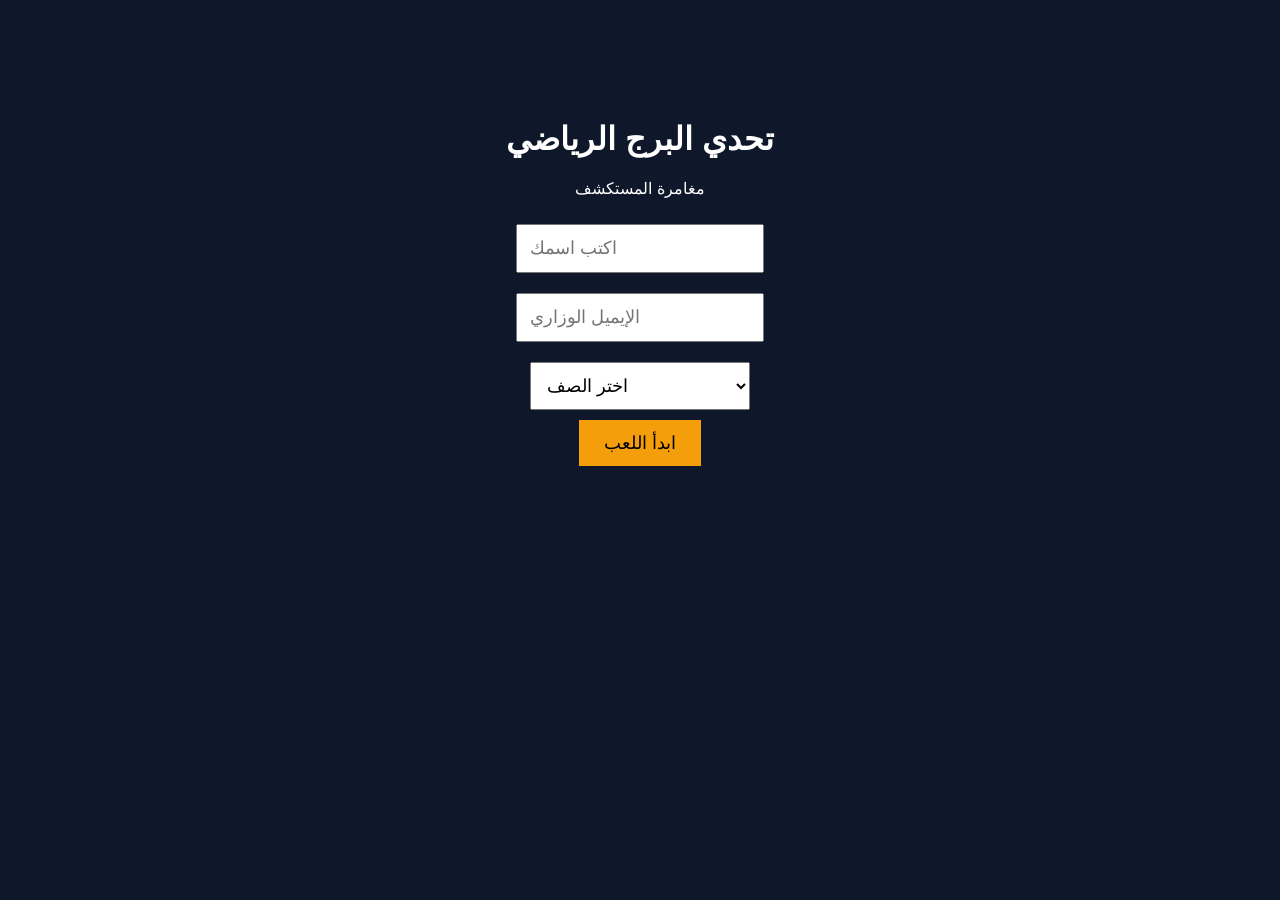
==== index.html @ 9f92e136 "Add initial HTML structure for sports challenge" ====
<!DOCTYPE html>
<html lang="ar">
<head>
<meta charset="UTF-8">
<title>تحدي البرج الرياضي</title>

<style>

body{
font-family:Arial;
text-align:center;
background:#0f172a;
color:white;
}

.container{
margin-top:120px;
}

input,select{
padding:12px;
margin:10px;
font-size:18px;
width:220px;
}

button{
padding:12px 25px;
font-size:18px;
background:#f59e0b;
border:none;
cursor:pointer;
}

button:hover{
background:#d97706;
}

</style>

</head>

<body>

<div class="container">

<h1>تحدي البرج الرياضي</h1>

<p>مغامرة المستكشف</p>

<input id="name" placeholder="اكتب اسمك">

<br>

<input id="email" placeholder="الإيميل الوزاري">

<br>

<select id="class">

<option value="">اختر الصف</option>
<option>١١/٣</option>
<option>١١/٤</option>

</select>

<br>

<button onclick="startGame()">ابدأ اللعب</button>

</div>

<script>

function startGame(){

let name=document.getElementById("name").value
let email=document.getElementById("email").value
let className=document.getElementById("class").value

if(name==""||email==""||className==""){
alert("يرجى إدخال جميع البيانات")
return
}

localStorage.setItem("playerName",name)
localStorage.setItem("playerEmail",email)
localStorage.setItem("playerClass",className)

window.location="game.html"

}

</script>

</body>
</html>
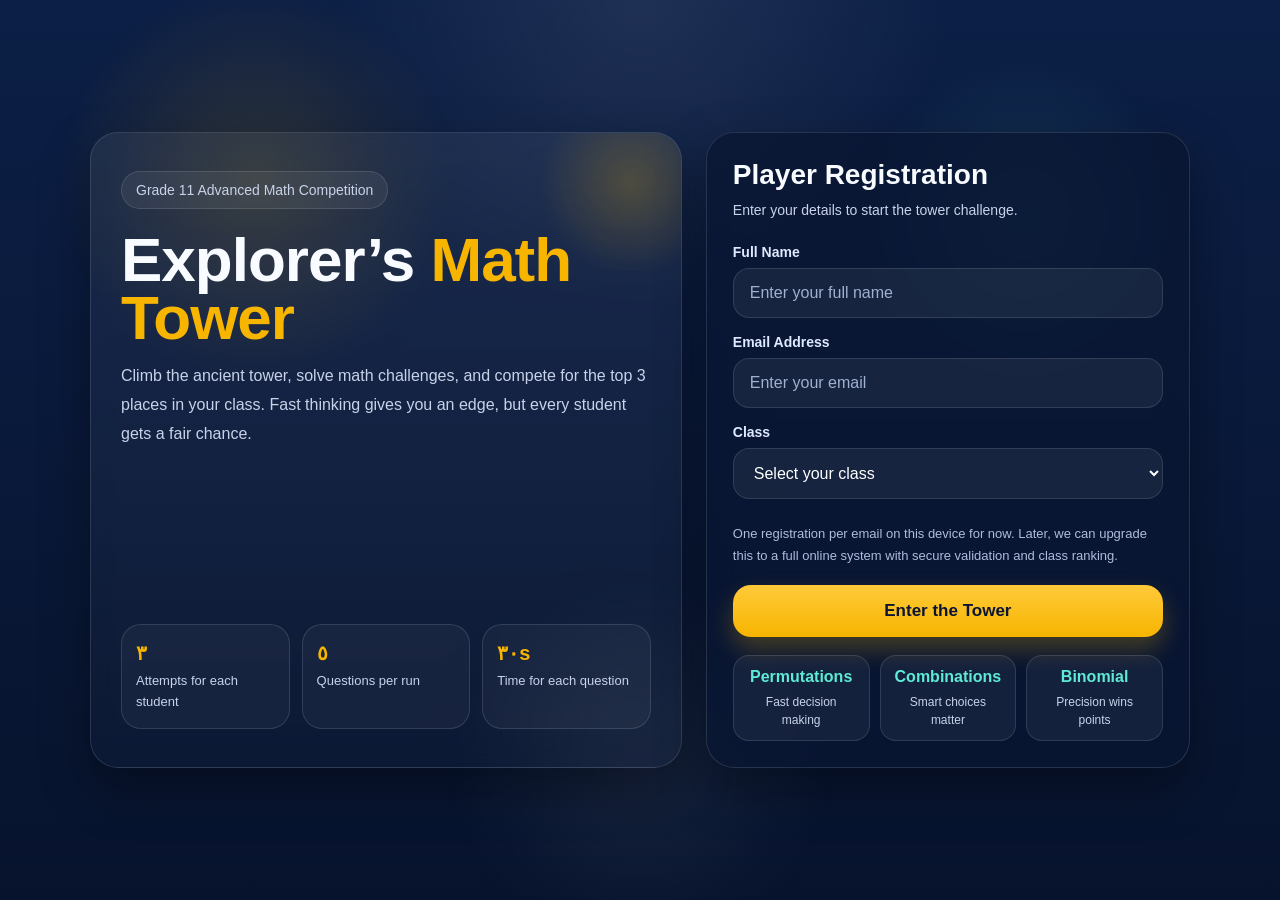
==== commit e2248544: "Change language from Arabic to English and update styles" ====
--- a/index.html
+++ b/index.html
@@ -1,97 +1,444 @@
 <!DOCTYPE html>
-<html lang="ar">
+<html lang="en">
 <head>
-<meta charset="UTF-8">
-<title>تحدي البرج الرياضي</title>
-
-<style>
-
-body{
-font-family:Arial;
-text-align:center;
-background:#0f172a;
-color:white;
-}
-
-.container{
-margin-top:120px;
-}
-
-input,select{
-padding:12px;
-margin:10px;
-font-size:18px;
-width:220px;
-}
-
-button{
-padding:12px 25px;
-font-size:18px;
-background:#f59e0b;
-border:none;
-cursor:pointer;
-}
-
-button:hover{
-background:#d97706;
-}
-
-</style>
-
+  <meta charset="UTF-8" />
+  <meta name="viewport" content="width=device-width, initial-scale=1.0" />
+  <title>Explorer's Math Tower</title>
+  <style>
+    * {
+      box-sizing: border-box;
+      margin: 0;
+      padding: 0;
+    }
+
+    :root {
+      --bg-1: #07132d;
+      --bg-2: #0c1f46;
+      --card: rgba(10, 22, 50, 0.78);
+      --stroke: rgba(255,255,255,0.12);
+      --gold: #f7b500;
+      --gold-dark: #e59d00;
+      --text: #f8fbff;
+      --muted: #c8d3ea;
+      --accent: #5eead4;
+      --danger: #ff7676;
+      --success: #7ef29a;
+      --shadow: 0 20px 50px rgba(0,0,0,0.35);
+    }
+
+    body {
+      font-family: Arial, sans-serif;
+      min-height: 100vh;
+      color: var(--text);
+      background:
+        radial-gradient(circle at top, rgba(255,255,255,0.08), transparent 28%),
+        linear-gradient(180deg, var(--bg-2), var(--bg-1));
+      overflow-x: hidden;
+      position: relative;
+    }
+
+    .bg-glow {
+      position: fixed;
+      inset: 0;
+      pointer-events: none;
+      background:
+        radial-gradient(circle at 20% 20%, rgba(247,181,0,0.15), transparent 16%),
+        radial-gradient(circle at 80% 25%, rgba(94,234,212,0.12), transparent 14%),
+        radial-gradient(circle at 50% 85%, rgba(255,255,255,0.06), transparent 20%);
+      z-index: 0;
+    }
+
+    .page {
+      min-height: 100vh;
+      display: flex;
+      align-items: center;
+      justify-content: center;
+      padding: 24px;
+      position: relative;
+      z-index: 1;
+    }
+
+    .shell {
+      width: 100%;
+      max-width: 1100px;
+      display: grid;
+      grid-template-columns: 1.1fr 0.9fr;
+      gap: 24px;
+      align-items: stretch;
+    }
+
+    .hero {
+      padding: 38px 30px;
+      border: 1px solid var(--stroke);
+      border-radius: 28px;
+      background: linear-gradient(180deg, rgba(255,255,255,0.06), rgba(255,255,255,0.02));
+      box-shadow: var(--shadow);
+      backdrop-filter: blur(10px);
+      position: relative;
+      overflow: hidden;
+      min-height: 520px;
+      display: flex;
+      flex-direction: column;
+      justify-content: space-between;
+    }
+
+    .hero::before {
+      content: "";
+      position: absolute;
+      right: -60px;
+      top: -60px;
+      width: 220px;
+      height: 220px;
+      background: radial-gradient(circle, rgba(247,181,0,0.22), transparent 60%);
+      filter: blur(4px);
+    }
+
+    .tag {
+      display: inline-flex;
+      align-items: center;
+      gap: 8px;
+      padding: 10px 14px;
+      border-radius: 999px;
+      background: rgba(255,255,255,0.06);
+      border: 1px solid var(--stroke);
+      color: var(--muted);
+      font-size: 14px;
+      width: fit-content;
+      margin-bottom: 22px;
+    }
+
+    .hero h1 {
+      font-size: clamp(34px, 6vw, 62px);
+      line-height: 0.95;
+      letter-spacing: -1px;
+      margin-bottom: 14px;
+    }
+
+    .hero h1 span {
+      color: var(--gold);
+    }
+
+    .hero p {
+      color: var(--muted);
+      max-width: 540px;
+      line-height: 1.8;
+      font-size: 16px;
+      margin-bottom: 26px;
+    }
+
+    .features {
+      display: grid;
+      grid-template-columns: repeat(3, 1fr);
+      gap: 12px;
+      margin-top: 18px;
+    }
+
+    .feature {
+      border: 1px solid var(--stroke);
+      background: rgba(255,255,255,0.04);
+      border-radius: 20px;
+      padding: 16px 14px;
+    }
+
+    .feature strong {
+      display: block;
+      font-size: 20px;
+      color: var(--gold);
+      margin-bottom: 6px;
+    }
+
+    .feature span {
+      font-size: 13px;
+      color: var(--muted);
+      line-height: 1.6;
+    }
+
+    .card {
+      border: 1px solid var(--stroke);
+      background: var(--card);
+      border-radius: 28px;
+      padding: 26px;
+      box-shadow: var(--shadow);
+      backdrop-filter: blur(14px);
+      min-height: 520px;
+      display: flex;
+      flex-direction: column;
+      justify-content: center;
+    }
+
+    .card-header {
+      margin-bottom: 22px;
+    }
+
+    .card-title {
+      font-size: 28px;
+      margin-bottom: 8px;
+      font-weight: 700;
+    }
+
+    .card-subtitle {
+      color: var(--muted);
+      line-height: 1.7;
+      font-size: 14px;
+    }
+
+    .form-group {
+      margin-bottom: 16px;
+    }
+
+    .label {
+      display: block;
+      margin-bottom: 8px;
+      color: #dfe9ff;
+      font-size: 14px;
+      font-weight: 600;
+    }
+
+    .input,
+    .select {
+      width: 100%;
+      padding: 15px 16px;
+      border-radius: 16px;
+      border: 1px solid rgba(255,255,255,0.12);
+      background: rgba(255,255,255,0.06);
+      color: white;
+      font-size: 16px;
+      outline: none;
+      transition: 0.2s ease;
+    }
+
+    .input::placeholder {
+      color: #9fb1d1;
+    }
+
+    .input:focus,
+    .select:focus {
+      border-color: rgba(247,181,0,0.7);
+      box-shadow: 0 0 0 4px rgba(247,181,0,0.12);
+    }
+
+    .select option {
+      color: #111;
+    }
+
+    .note {
+      font-size: 13px;
+      color: #aebddd;
+      line-height: 1.7;
+      margin: 8px 0 18px;
+    }
+
+    .cta {
+      width: 100%;
+      border: none;
+      border-radius: 18px;
+      padding: 16px 18px;
+      font-size: 17px;
+      font-weight: 700;
+      color: #0b1431;
+      background: linear-gradient(180deg, #ffca3a, var(--gold));
+      cursor: pointer;
+      transition: transform 0.15s ease, box-shadow 0.15s ease;
+      box-shadow: 0 12px 24px rgba(247,181,0,0.25);
+    }
+
+    .cta:hover {
+      transform: translateY(-1px);
+      background: linear-gradient(180deg, #ffd45c, var(--gold-dark));
+    }
+
+    .mini-stats {
+      display: grid;
+      grid-template-columns: repeat(3, 1fr);
+      gap: 10px;
+      margin-top: 18px;
+    }
+
+    .mini {
+      padding: 12px;
+      border-radius: 16px;
+      background: rgba(255,255,255,0.05);
+      border: 1px solid var(--stroke);
+      text-align: center;
+    }
+
+    .mini b {
+      display: block;
+      color: var(--accent);
+      margin-bottom: 6px;
+      font-size: 16px;
+    }
+
+    .mini small {
+      color: var(--muted);
+      font-size: 12px;
+    }
+
+    .message {
+      margin-top: 14px;
+      padding: 12px 14px;
+      border-radius: 14px;
+      font-size: 14px;
+      display: none;
+      line-height: 1.7;
+    }
+
+    .message.error {
+      display: block;
+      background: rgba(255, 118, 118, 0.12);
+      border: 1px solid rgba(255, 118, 118, 0.28);
+      color: #ffd0d0;
+    }
+
+    .message.success {
+      display: block;
+      background: rgba(126, 242, 154, 0.12);
+      border: 1px solid rgba(126, 242, 154, 0.28);
+      color: #d8ffe3;
+    }
+
+    @media (max-width: 900px) {
+      .shell {
+        grid-template-columns: 1fr;
+      }
+
+      .hero, .card {
+        min-height: auto;
+      }
+
+      .features {
+        grid-template-columns: 1fr;
+      }
+    }
+  </style>
 </head>
-
 <body>
-
-<div class="container">
-
-<h1>تحدي البرج الرياضي</h1>
-
-<p>مغامرة المستكشف</p>
-
-<input id="name" placeholder="اكتب اسمك">
-
-<br>
-
-<input id="email" placeholder="الإيميل الوزاري">
-
-<br>
-
-<select id="class">
-
-<option value="">اختر الصف</option>
-<option>١١/٣</option>
-<option>١١/٤</option>
-
-</select>
-
-<br>
-
-<button onclick="startGame()">ابدأ اللعب</button>
-
-</div>
-
-<script>
-
-function startGame(){
-
-let name=document.getElementById("name").value
-let email=document.getElementById("email").value
-let className=document.getElementById("class").value
-
-if(name==""||email==""||className==""){
-alert("يرجى إدخال جميع البيانات")
-return
-}
-
-localStorage.setItem("playerName",name)
-localStorage.setItem("playerEmail",email)
-localStorage.setItem("playerClass",className)
-
-window.location="game.html"
-
-}
-
-</script>
-
+  <div class="bg-glow"></div>
+
+  <main class="page">
+    <section class="shell">
+      <div class="hero">
+        <div>
+          <div class="tag">Grade 11 Advanced Math Competition</div>
+          <h1>Explorer’s <span>Math Tower</span></h1>
+          <p>
+            Climb the ancient tower, solve math challenges, and compete for the top 3 places in your class.
+            Fast thinking gives you an edge, but every student gets a fair chance.
+          </p>
+        </div>
+
+        <div class="features">
+          <div class="feature">
+            <strong>٣</strong>
+            <span>Attempts for each student</span>
+          </div>
+          <div class="feature">
+            <strong>٥</strong>
+            <span>Questions per run</span>
+          </div>
+          <div class="feature">
+            <strong>٣٠s</strong>
+            <span>Time for each question</span>
+          </div>
+        </div>
+      </div>
+
+      <div class="card">
+        <div class="card-header">
+          <div class="card-title">Player Registration</div>
+          <div class="card-subtitle">
+            Enter your details to start the tower challenge.
+          </div>
+        </div>
+
+        <div class="form-group">
+          <label class="label" for="name">Full Name</label>
+          <input class="input" id="name" type="text" placeholder="Enter your full name">
+        </div>
+
+        <div class="form-group">
+          <label class="label" for="email">Email Address</label>
+          <input class="input" id="email" type="email" placeholder="Enter your email">
+        </div>
+
+        <div class="form-group">
+          <label class="label" for="class">Class</label>
+          <select class="select" id="class">
+            <option value="">Select your class</option>
+            <option value="11/3">11/3</option>
+            <option value="11/4">11/4</option>
+          </select>
+        </div>
+
+        <div class="note">
+          One registration per email on this device for now. Later, we can upgrade this to a full online system with secure validation and class ranking.
+        </div>
+
+        <button class="cta" onclick="startGame()">Enter the Tower</button>
+
+        <div id="message" class="message"></div>
+
+        <div class="mini-stats">
+          <div class="mini">
+            <b>Permutations</b>
+            <small>Fast decision making</small>
+          </div>
+          <div class="mini">
+            <b>Combinations</b>
+            <small>Smart choices matter</small>
+          </div>
+          <div class="mini">
+            <b>Binomial</b>
+            <small>Precision wins points</small>
+          </div>
+        </div>
+      </div>
+    </section>
+  </main>
+
+  <script>
+    function showMessage(text, type) {
+      const box = document.getElementById("message");
+      box.textContent = text;
+      box.className = "message " + type;
+    }
+
+    function startGame() {
+      const name = document.getElementById("name").value.trim();
+      const email = document.getElementById("email").value.trim().toLowerCase();
+      const className = document.getElementById("class").value;
+
+      if (!name || !email || !className) {
+        showMessage("Please fill in all fields before entering the game.", "error");
+        return;
+      }
+
+      const emailPattern = /^[^\s@]+@[^\s@]+\.[^\s@]+$/;
+      if (!emailPattern.test(email)) {
+        showMessage("Please enter a valid email address.", "error");
+        return;
+      }
+
+      const registeredEmails = JSON.parse(localStorage.getItem("registeredEmails") || "[]");
+
+      if (registeredEmails.includes(email)) {
+        showMessage("This email has already been used on this device.", "error");
+        return;
+      }
+
+      registeredEmails.push(email);
+      localStorage.setItem("registeredEmails", JSON.stringify(registeredEmails));
+
+      localStorage.setItem("playerName", name);
+      localStorage.setItem("playerEmail", email);
+      localStorage.setItem("playerClass", className);
+
+      showMessage("Registration completed. Moving to the game...", "success");
+
+      setTimeout(() => {
+        window.location.href = "game.html";
+      }, 800);
+    }
+  </script>
 </body>
 </html>
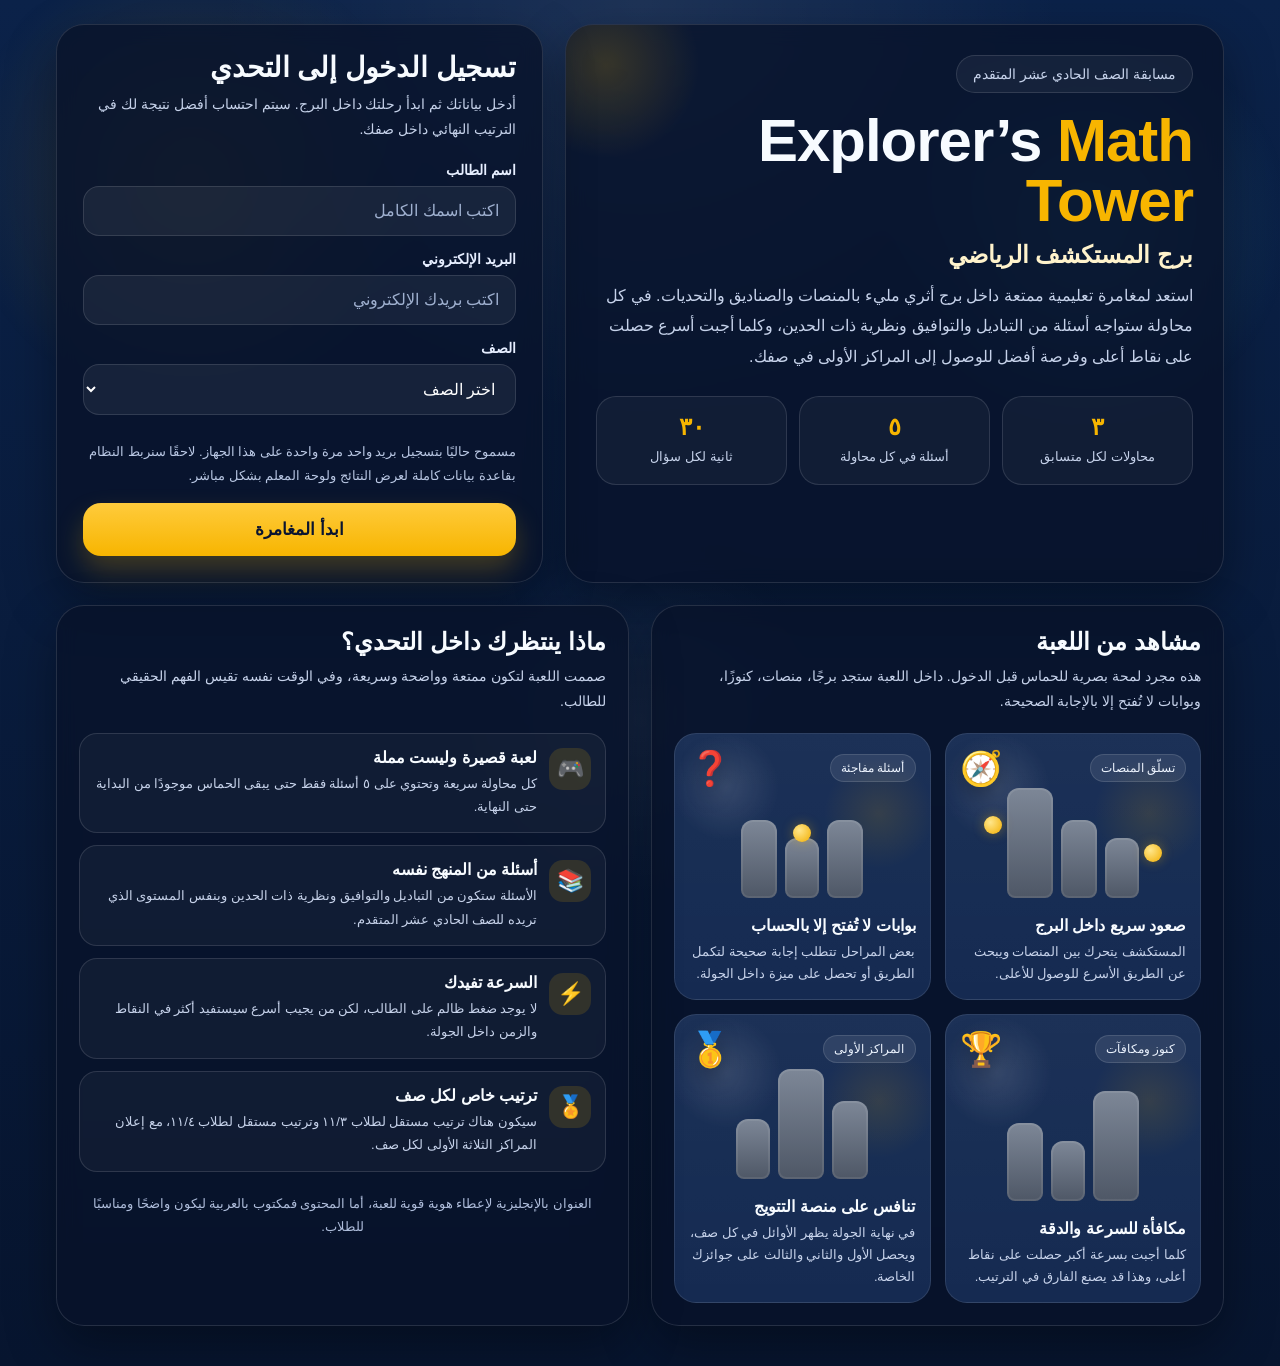
==== commit 952276b9: "Change language to Arabic and adjust styles Updated HTML structure and styles for Arabic language su" ====
--- a/index.html
+++ b/index.html
@@ -1,428 +1,683 @@
 <!DOCTYPE html>
-<html lang="en">
+<html lang="ar" dir="rtl">
 <head>
   <meta charset="UTF-8" />
   <meta name="viewport" content="width=device-width, initial-scale=1.0" />
   <title>Explorer's Math Tower</title>
   <style>
-    * {
-      box-sizing: border-box;
-      margin: 0;
-      padding: 0;
-    }
-
-    :root {
-      --bg-1: #07132d;
-      --bg-2: #0c1f46;
-      --card: rgba(10, 22, 50, 0.78);
-      --stroke: rgba(255,255,255,0.12);
-      --gold: #f7b500;
-      --gold-dark: #e59d00;
-      --text: #f8fbff;
-      --muted: #c8d3ea;
-      --accent: #5eead4;
-      --danger: #ff7676;
-      --success: #7ef29a;
-      --shadow: 0 20px 50px rgba(0,0,0,0.35);
-    }
-
-    body {
+    *{
+      box-sizing:border-box;
+      margin:0;
+      padding:0;
+    }
+
+    :root{
+      --bg1:#07152f;
+      --bg2:#0b2249;
+      --card:rgba(8,18,42,.78);
+      --stroke:rgba(255,255,255,.12);
+      --gold:#f7b500;
+      --gold2:#ffcb3c;
+      --text:#f7fbff;
+      --muted:#c6d2ea;
+      --cyan:#69e4ff;
+      --green:#7ef29a;
+      --danger:#ff8b8b;
+      --shadow:0 20px 50px rgba(0,0,0,.35);
+    }
+
+    body{
       font-family: Arial, sans-serif;
-      min-height: 100vh;
-      color: var(--text);
+      min-height:100vh;
+      color:var(--text);
       background:
-        radial-gradient(circle at top, rgba(255,255,255,0.08), transparent 28%),
-        linear-gradient(180deg, var(--bg-2), var(--bg-1));
-      overflow-x: hidden;
-      position: relative;
-    }
-
-    .bg-glow {
-      position: fixed;
-      inset: 0;
-      pointer-events: none;
+        radial-gradient(circle at top, rgba(255,255,255,.08), transparent 28%),
+        linear-gradient(180deg,var(--bg2),var(--bg1));
+      overflow-x:hidden;
+      position:relative;
+    }
+
+    .bg{
+      position:fixed;
+      inset:0;
+      pointer-events:none;
       background:
-        radial-gradient(circle at 20% 20%, rgba(247,181,0,0.15), transparent 16%),
-        radial-gradient(circle at 80% 25%, rgba(94,234,212,0.12), transparent 14%),
-        radial-gradient(circle at 50% 85%, rgba(255,255,255,0.06), transparent 20%);
-      z-index: 0;
-    }
-
-    .page {
-      min-height: 100vh;
-      display: flex;
-      align-items: center;
-      justify-content: center;
-      padding: 24px;
-      position: relative;
-      z-index: 1;
-    }
-
-    .shell {
-      width: 100%;
-      max-width: 1100px;
-      display: grid;
-      grid-template-columns: 1.1fr 0.9fr;
-      gap: 24px;
-      align-items: stretch;
-    }
-
-    .hero {
-      padding: 38px 30px;
-      border: 1px solid var(--stroke);
-      border-radius: 28px;
-      background: linear-gradient(180deg, rgba(255,255,255,0.06), rgba(255,255,255,0.02));
-      box-shadow: var(--shadow);
-      backdrop-filter: blur(10px);
-      position: relative;
-      overflow: hidden;
-      min-height: 520px;
-      display: flex;
-      flex-direction: column;
-      justify-content: space-between;
-    }
-
-    .hero::before {
-      content: "";
-      position: absolute;
-      right: -60px;
-      top: -60px;
-      width: 220px;
-      height: 220px;
-      background: radial-gradient(circle, rgba(247,181,0,0.22), transparent 60%);
-      filter: blur(4px);
-    }
-
-    .tag {
-      display: inline-flex;
-      align-items: center;
-      gap: 8px;
-      padding: 10px 14px;
-      border-radius: 999px;
-      background: rgba(255,255,255,0.06);
-      border: 1px solid var(--stroke);
-      color: var(--muted);
-      font-size: 14px;
-      width: fit-content;
-      margin-bottom: 22px;
-    }
-
-    .hero h1 {
-      font-size: clamp(34px, 6vw, 62px);
-      line-height: 0.95;
-      letter-spacing: -1px;
-      margin-bottom: 14px;
-    }
-
-    .hero h1 span {
-      color: var(--gold);
-    }
-
-    .hero p {
-      color: var(--muted);
-      max-width: 540px;
-      line-height: 1.8;
-      font-size: 16px;
-      margin-bottom: 26px;
-    }
-
-    .features {
-      display: grid;
-      grid-template-columns: repeat(3, 1fr);
-      gap: 12px;
-      margin-top: 18px;
-    }
-
-    .feature {
-      border: 1px solid var(--stroke);
-      background: rgba(255,255,255,0.04);
-      border-radius: 20px;
-      padding: 16px 14px;
-    }
-
-    .feature strong {
-      display: block;
-      font-size: 20px;
-      color: var(--gold);
-      margin-bottom: 6px;
-    }
-
-    .feature span {
-      font-size: 13px;
-      color: var(--muted);
-      line-height: 1.6;
-    }
-
-    .card {
-      border: 1px solid var(--stroke);
-      background: var(--card);
-      border-radius: 28px;
-      padding: 26px;
-      box-shadow: var(--shadow);
-      backdrop-filter: blur(14px);
-      min-height: 520px;
-      display: flex;
-      flex-direction: column;
-      justify-content: center;
-    }
-
-    .card-header {
-      margin-bottom: 22px;
-    }
-
-    .card-title {
-      font-size: 28px;
-      margin-bottom: 8px;
-      font-weight: 700;
-    }
-
-    .card-subtitle {
-      color: var(--muted);
-      line-height: 1.7;
-      font-size: 14px;
-    }
-
-    .form-group {
-      margin-bottom: 16px;
-    }
-
-    .label {
-      display: block;
-      margin-bottom: 8px;
-      color: #dfe9ff;
-      font-size: 14px;
-      font-weight: 600;
-    }
-
-    .input,
-    .select {
-      width: 100%;
-      padding: 15px 16px;
-      border-radius: 16px;
-      border: 1px solid rgba(255,255,255,0.12);
-      background: rgba(255,255,255,0.06);
-      color: white;
-      font-size: 16px;
-      outline: none;
-      transition: 0.2s ease;
-    }
-
-    .input::placeholder {
-      color: #9fb1d1;
-    }
-
-    .input:focus,
-    .select:focus {
-      border-color: rgba(247,181,0,0.7);
-      box-shadow: 0 0 0 4px rgba(247,181,0,0.12);
-    }
-
-    .select option {
-      color: #111;
-    }
-
-    .note {
-      font-size: 13px;
-      color: #aebddd;
-      line-height: 1.7;
-      margin: 8px 0 18px;
-    }
-
-    .cta {
-      width: 100%;
-      border: none;
-      border-radius: 18px;
-      padding: 16px 18px;
-      font-size: 17px;
-      font-weight: 700;
-      color: #0b1431;
-      background: linear-gradient(180deg, #ffca3a, var(--gold));
-      cursor: pointer;
-      transition: transform 0.15s ease, box-shadow 0.15s ease;
-      box-shadow: 0 12px 24px rgba(247,181,0,0.25);
-    }
-
-    .cta:hover {
-      transform: translateY(-1px);
-      background: linear-gradient(180deg, #ffd45c, var(--gold-dark));
-    }
-
-    .mini-stats {
-      display: grid;
-      grid-template-columns: repeat(3, 1fr);
-      gap: 10px;
-      margin-top: 18px;
-    }
-
-    .mini {
-      padding: 12px;
-      border-radius: 16px;
-      background: rgba(255,255,255,0.05);
-      border: 1px solid var(--stroke);
-      text-align: center;
-    }
-
-    .mini b {
-      display: block;
-      color: var(--accent);
-      margin-bottom: 6px;
-      font-size: 16px;
-    }
-
-    .mini small {
-      color: var(--muted);
-      font-size: 12px;
-    }
-
-    .message {
-      margin-top: 14px;
-      padding: 12px 14px;
-      border-radius: 14px;
-      font-size: 14px;
-      display: none;
-      line-height: 1.7;
-    }
-
-    .message.error {
-      display: block;
-      background: rgba(255, 118, 118, 0.12);
-      border: 1px solid rgba(255, 118, 118, 0.28);
-      color: #ffd0d0;
-    }
-
-    .message.success {
-      display: block;
-      background: rgba(126, 242, 154, 0.12);
-      border: 1px solid rgba(126, 242, 154, 0.28);
-      color: #d8ffe3;
-    }
-
-    @media (max-width: 900px) {
-      .shell {
-        grid-template-columns: 1fr;
-      }
-
-      .hero, .card {
-        min-height: auto;
-      }
-
-      .features {
-        grid-template-columns: 1fr;
+        radial-gradient(circle at 15% 20%, rgba(247,181,0,.14), transparent 18%),
+        radial-gradient(circle at 85% 25%, rgba(105,228,255,.14), transparent 16%),
+        radial-gradient(circle at 50% 80%, rgba(255,255,255,.05), transparent 20%);
+      z-index:0;
+    }
+
+    .page{
+      position:relative;
+      z-index:1;
+      width:100%;
+      max-width:1200px;
+      margin:auto;
+      padding:24px 16px 40px;
+    }
+
+    .hero{
+      display:grid;
+      grid-template-columns:1.15fr .85fr;
+      gap:22px;
+      align-items:stretch;
+    }
+
+    .hero-left,
+    .hero-right,
+    .gallery,
+    .info-box{
+      border:1px solid var(--stroke);
+      background:var(--card);
+      backdrop-filter:blur(10px);
+      box-shadow:var(--shadow);
+      border-radius:28px;
+    }
+
+    .hero-left{
+      padding:30px;
+      position:relative;
+      overflow:hidden;
+    }
+
+    .hero-left::before{
+      content:"";
+      position:absolute;
+      left:-70px;
+      top:-70px;
+      width:220px;
+      height:220px;
+      background:radial-gradient(circle, rgba(247,181,0,.18), transparent 60%);
+      border-radius:50%;
+    }
+
+    .tag{
+      display:inline-block;
+      padding:10px 16px;
+      border:1px solid var(--stroke);
+      background:rgba(255,255,255,.05);
+      border-radius:999px;
+      color:var(--muted);
+      font-size:14px;
+      margin-bottom:18px;
+    }
+
+    .title-en{
+      font-size:clamp(32px, 6vw, 60px);
+      line-height:1;
+      font-weight:800;
+      letter-spacing:-1px;
+      margin-bottom:10px;
+    }
+
+    .title-en span{
+      color:var(--gold);
+    }
+
+    .title-ar{
+      font-size:24px;
+      color:#fff3cc;
+      margin-bottom:12px;
+      font-weight:700;
+    }
+
+    .desc{
+      color:var(--muted);
+      line-height:1.9;
+      font-size:16px;
+      margin-bottom:24px;
+      max-width:620px;
+    }
+
+    .stats{
+      display:grid;
+      grid-template-columns:repeat(3,1fr);
+      gap:12px;
+    }
+
+    .stat{
+      padding:16px 14px;
+      border-radius:20px;
+      border:1px solid var(--stroke);
+      background:rgba(255,255,255,.04);
+      text-align:center;
+    }
+
+    .stat strong{
+      display:block;
+      font-size:24px;
+      color:var(--gold);
+      margin-bottom:6px;
+    }
+
+    .stat span{
+      color:var(--muted);
+      font-size:13px;
+      line-height:1.6;
+    }
+
+    .hero-right{
+      padding:26px;
+      display:flex;
+      flex-direction:column;
+      justify-content:center;
+    }
+
+    .card-title{
+      font-size:28px;
+      margin-bottom:8px;
+      font-weight:800;
+    }
+
+    .card-sub{
+      color:var(--muted);
+      line-height:1.8;
+      font-size:14px;
+      margin-bottom:20px;
+    }
+
+    .form-group{
+      margin-bottom:15px;
+    }
+
+    .label{
+      display:block;
+      margin-bottom:8px;
+      font-size:14px;
+      font-weight:700;
+      color:#e6eeff;
+    }
+
+    .input,.select{
+      width:100%;
+      border:none;
+      outline:none;
+      border-radius:16px;
+      padding:15px 16px;
+      font-size:16px;
+      color:white;
+      background:rgba(255,255,255,.06);
+      border:1px solid rgba(255,255,255,.12);
+    }
+
+    .input::placeholder{
+      color:#9fb0cf;
+    }
+
+    .input:focus,.select:focus{
+      border-color:rgba(247,181,0,.75);
+      box-shadow:0 0 0 4px rgba(247,181,0,.12);
+    }
+
+    .select option{
+      color:#111;
+    }
+
+    .note{
+      color:#b9c7e3;
+      font-size:13px;
+      line-height:1.8;
+      margin:10px 0 16px;
+    }
+
+    .cta{
+      width:100%;
+      border:none;
+      border-radius:18px;
+      padding:16px;
+      font-size:17px;
+      font-weight:800;
+      cursor:pointer;
+      color:#0a1430;
+      background:linear-gradient(180deg,var(--gold2),var(--gold));
+      box-shadow:0 14px 28px rgba(247,181,0,.24);
+    }
+
+    .cta:hover{
+      filter:brightness(1.05);
+    }
+
+    .message{
+      display:none;
+      margin-top:14px;
+      padding:12px 14px;
+      border-radius:14px;
+      font-size:14px;
+      line-height:1.8;
+    }
+
+    .message.error{
+      display:block;
+      background:rgba(255,139,139,.12);
+      color:#ffd4d4;
+      border:1px solid rgba(255,139,139,.28);
+    }
+
+    .message.success{
+      display:block;
+      background:rgba(126,242,154,.12);
+      color:#dfffe8;
+      border:1px solid rgba(126,242,154,.28);
+    }
+
+    .sections{
+      margin-top:22px;
+      display:grid;
+      grid-template-columns:1fr 1fr;
+      gap:22px;
+    }
+
+    .gallery{
+      padding:22px;
+    }
+
+    .section-title{
+      font-size:24px;
+      margin-bottom:8px;
+      font-weight:800;
+    }
+
+    .section-sub{
+      color:var(--muted);
+      line-height:1.8;
+      margin-bottom:18px;
+      font-size:14px;
+    }
+
+    .shots{
+      display:grid;
+      grid-template-columns:repeat(2,1fr);
+      gap:14px;
+    }
+
+    .shot{
+      min-height:180px;
+      border-radius:22px;
+      position:relative;
+      overflow:hidden;
+      border:1px solid rgba(255,255,255,.1);
+      background:
+        linear-gradient(180deg, rgba(255,255,255,.05), rgba(255,255,255,.02)),
+        #10264e;
+      padding:14px;
+      display:flex;
+      flex-direction:column;
+      justify-content:space-between;
+    }
+
+    .shot::before{
+      content:"";
+      position:absolute;
+      inset:0;
+      background:
+        radial-gradient(circle at 20% 20%, rgba(255,255,255,.12), transparent 18%),
+        radial-gradient(circle at 80% 30%, rgba(247,181,0,.12), transparent 20%);
+      pointer-events:none;
+    }
+
+    .shot-top{
+      display:flex;
+      justify-content:space-between;
+      align-items:center;
+      position:relative;
+      z-index:1;
+    }
+
+    .badge{
+      display:inline-block;
+      padding:6px 10px;
+      border-radius:999px;
+      font-size:12px;
+      background:rgba(255,255,255,.09);
+      border:1px solid rgba(255,255,255,.12);
+      color:#eef5ff;
+    }
+
+    .emoji{
+      font-size:34px;
+      filter:drop-shadow(0 8px 10px rgba(0,0,0,.25));
+    }
+
+    .scene{
+      flex:1;
+      position:relative;
+      z-index:1;
+      display:flex;
+      align-items:flex-end;
+      justify-content:center;
+      gap:8px;
+      padding-bottom:8px;
+    }
+
+    .tower{
+      width:42px;
+      height:95px;
+      border-radius:12px 12px 8px 8px;
+      background:linear-gradient(180deg,#7d8797,#4e5766);
+      box-shadow:inset 0 0 0 2px rgba(255,255,255,.08);
+    }
+
+    .tower.small{ height:60px; width:34px; }
+    .tower.medium{ height:78px; width:36px; }
+    .tower.tall{ height:110px; width:46px; }
+
+    .coin{
+      width:18px;
+      height:18px;
+      background:radial-gradient(circle at 35% 35%, #ffe68b, #f2ae00);
+      border-radius:50%;
+      box-shadow:0 0 12px rgba(247,181,0,.35);
+      position:absolute;
+    }
+
+    .coin.c1{ top:28px; left:24px; }
+    .coin.c2{ top:56px; right:24px; }
+    .coin.c3{ bottom:64px; left:50%; transform:translateX(-50%); }
+
+    .shot h4{
+      position:relative;
+      z-index:1;
+      font-size:16px;
+      margin-top:10px;
+      margin-bottom:6px;
+    }
+
+    .shot p{
+      position:relative;
+      z-index:1;
+      color:var(--muted);
+      font-size:13px;
+      line-height:1.7;
+    }
+
+    .info-box{
+      padding:22px;
+    }
+
+    .game-list{
+      display:grid;
+      gap:12px;
+      margin-top:8px;
+    }
+
+    .game-item{
+      display:flex;
+      align-items:flex-start;
+      gap:12px;
+      padding:14px;
+      border-radius:18px;
+      border:1px solid var(--stroke);
+      background:rgba(255,255,255,.04);
+    }
+
+    .game-icon{
+      min-width:42px;
+      height:42px;
+      border-radius:14px;
+      display:flex;
+      align-items:center;
+      justify-content:center;
+      background:rgba(247,181,0,.14);
+      font-size:22px;
+    }
+
+    .game-item h5{
+      font-size:16px;
+      margin-bottom:5px;
+    }
+
+    .game-item p{
+      color:var(--muted);
+      font-size:13px;
+      line-height:1.8;
+    }
+
+    .footer-note{
+      margin-top:20px;
+      text-align:center;
+      color:#aebddb;
+      font-size:13px;
+      line-height:1.8;
+    }
+
+    @media (max-width: 980px){
+      .hero,
+      .sections{
+        grid-template-columns:1fr;
+      }
+    }
+
+    @media (max-width: 640px){
+      .stats,
+      .shots{
+        grid-template-columns:1fr;
+      }
+
+      .hero-left,
+      .hero-right,
+      .gallery,
+      .info-box{
+        border-radius:22px;
+      }
+
+      .page{
+        padding:16px 12px 30px;
+      }
+
+      .title-ar{
+        font-size:20px;
       }
     }
   </style>
 </head>
 <body>
-  <div class="bg-glow"></div>
-
-  <main class="page">
-    <section class="shell">
-      <div class="hero">
-        <div>
-          <div class="tag">Grade 11 Advanced Math Competition</div>
-          <h1>Explorer’s <span>Math Tower</span></h1>
-          <p>
-            Climb the ancient tower, solve math challenges, and compete for the top 3 places in your class.
-            Fast thinking gives you an edge, but every student gets a fair chance.
-          </p>
-        </div>
-
-        <div class="features">
-          <div class="feature">
+  <div class="bg"></div>
+
+  <div class="page">
+    <section class="hero">
+      <div class="hero-left">
+        <div class="tag">مسابقة الصف الحادي عشر المتقدم</div>
+        <h1 class="title-en">Explorer’s <span>Math Tower</span></h1>
+        <div class="title-ar">برج المستكشف الرياضي</div>
+        <p class="desc">
+          استعد لمغامرة تعليمية ممتعة داخل برج أثري مليء بالمنصات والصناديق والتحديات.
+          في كل محاولة ستواجه أسئلة من التباديل والتوافيق ونظرية ذات الحدين، وكلما أجبت أسرع حصلت على نقاط أعلى وفرصة أفضل للوصول إلى المراكز الأولى في صفك.
+        </p>
+
+        <div class="stats">
+          <div class="stat">
             <strong>٣</strong>
-            <span>Attempts for each student</span>
-          </div>
-          <div class="feature">
+            <span>محاولات لكل متسابق</span>
+          </div>
+          <div class="stat">
             <strong>٥</strong>
-            <span>Questions per run</span>
-          </div>
-          <div class="feature">
-            <strong>٣٠s</strong>
-            <span>Time for each question</span>
+            <span>أسئلة في كل محاولة</span>
+          </div>
+          <div class="stat">
+            <strong>٣٠</strong>
+            <span>ثانية لكل سؤال</span>
           </div>
         </div>
       </div>
 
-      <div class="card">
-        <div class="card-header">
-          <div class="card-title">Player Registration</div>
-          <div class="card-subtitle">
-            Enter your details to start the tower challenge.
-          </div>
+      <div class="hero-right">
+        <div class="card-title">تسجيل الدخول إلى التحدي</div>
+        <div class="card-sub">
+          أدخل بياناتك ثم ابدأ رحلتك داخل البرج. سيتم احتساب أفضل نتيجة لك في الترتيب النهائي داخل صفك.
         </div>
 
         <div class="form-group">
-          <label class="label" for="name">Full Name</label>
-          <input class="input" id="name" type="text" placeholder="Enter your full name">
+          <label class="label" for="name">اسم الطالب</label>
+          <input class="input" id="name" type="text" placeholder="اكتب اسمك الكامل">
         </div>
 
         <div class="form-group">
-          <label class="label" for="email">Email Address</label>
-          <input class="input" id="email" type="email" placeholder="Enter your email">
+          <label class="label" for="email">البريد الإلكتروني</label>
+          <input class="input" id="email" type="email" placeholder="اكتب بريدك الإلكتروني">
         </div>
 
         <div class="form-group">
-          <label class="label" for="class">Class</label>
+          <label class="label" for="class">الصف</label>
           <select class="select" id="class">
-            <option value="">Select your class</option>
-            <option value="11/3">11/3</option>
-            <option value="11/4">11/4</option>
+            <option value="">اختر الصف</option>
+            <option value="11/3">١١/٣</option>
+            <option value="11/4">١١/٤</option>
           </select>
         </div>
 
         <div class="note">
-          One registration per email on this device for now. Later, we can upgrade this to a full online system with secure validation and class ranking.
-        </div>
-
-        <button class="cta" onclick="startGame()">Enter the Tower</button>
-
+          مسموح حاليًا بتسجيل بريد واحد مرة واحدة على هذا الجهاز. لاحقًا سنربط النظام بقاعدة بيانات كاملة لعرض النتائج ولوحة المعلم بشكل مباشر.
+        </div>
+
+        <button class="cta" onclick="startGame()">ابدأ المغامرة</button>
         <div id="message" class="message"></div>
-
-        <div class="mini-stats">
-          <div class="mini">
-            <b>Permutations</b>
-            <small>Fast decision making</small>
-          </div>
-          <div class="mini">
-            <b>Combinations</b>
-            <small>Smart choices matter</small>
-          </div>
-          <div class="mini">
-            <b>Binomial</b>
-            <small>Precision wins points</small>
-          </div>
-        </div>
       </div>
     </section>
-  </main>
+
+    <section class="sections">
+      <div class="gallery">
+        <div class="section-title">مشاهد من اللعبة</div>
+        <div class="section-sub">
+          هذه مجرد لمحة بصرية للحماس قبل الدخول. داخل اللعبة ستجد برجًا، منصات، كنوزًا، وبوابات لا تُفتح إلا بالإجابة الصحيحة.
+        </div>
+
+        <div class="shots">
+          <div class="shot">
+            <div class="shot-top">
+              <span class="badge">تسلّق المنصات</span>
+              <span class="emoji">🧭</span>
+            </div>
+            <div class="scene">
+              <div class="tower small"></div>
+              <div class="tower medium"></div>
+              <div class="tower tall"></div>
+              <div class="coin c1"></div>
+              <div class="coin c2"></div>
+            </div>
+            <h4>صعود سريع داخل البرج</h4>
+            <p>المستكشف يتحرك بين المنصات ويبحث عن الطريق الأسرع للوصول للأعلى.</p>
+          </div>
+
+          <div class="shot">
+            <div class="shot-top">
+              <span class="badge">أسئلة مفاجئة</span>
+              <span class="emoji">❓</span>
+            </div>
+            <div class="scene">
+              <div class="tower medium"></div>
+              <div class="tower small"></div>
+              <div class="tower medium"></div>
+              <div class="coin c3"></div>
+            </div>
+            <h4>بوابات لا تُفتح إلا بالحساب</h4>
+            <p>بعض المراحل تتطلب إجابة صحيحة لتكمل الطريق أو تحصل على ميزة داخل الجولة.</p>
+          </div>
+
+          <div class="shot">
+            <div class="shot-top">
+              <span class="badge">كنوز ومكافآت</span>
+              <span class="emoji">🏆</span>
+            </div>
+            <div class="scene">
+              <div class="tower tall"></div>
+              <div class="tower small"></div>
+              <div class="tower medium"></div>
+            </div>
+            <h4>مكافأة للسرعة والدقة</h4>
+            <p>كلما أجبت بسرعة أكبر حصلت على نقاط أعلى، وهذا قد يصنع الفارق في الترتيب.</p>
+          </div>
+
+          <div class="shot">
+            <div class="shot-top">
+              <span class="badge">المراكز الأولى</span>
+              <span class="emoji">🥇</span>
+            </div>
+            <div class="scene">
+              <div class="tower medium"></div>
+              <div class="tower tall"></div>
+              <div class="tower small"></div>
+            </div>
+            <h4>تنافس على منصة التتويج</h4>
+            <p>في نهاية الجولة يظهر الأوائل في كل صف، ويحصل الأول والثاني والثالث على جوائزك الخاصة.</p>
+          </div>
+        </div>
+      </div>
+
+      <div class="info-box">
+        <div class="section-title">ماذا ينتظرك داخل التحدي؟</div>
+        <div class="section-sub">
+          صممت اللعبة لتكون ممتعة وواضحة وسريعة، وفي الوقت نفسه تقيس الفهم الحقيقي للطالب.
+        </div>
+
+        <div class="game-list">
+          <div class="game-item">
+            <div class="game-icon">🎮</div>
+            <div>
+              <h5>لعبة قصيرة وليست مملة</h5>
+              <p>كل محاولة سريعة وتحتوي على ٥ أسئلة فقط حتى يبقى الحماس موجودًا من البداية حتى النهاية.</p>
+            </div>
+          </div>
+
+          <div class="game-item">
+            <div class="game-icon">📚</div>
+            <div>
+              <h5>أسئلة من المنهج نفسه</h5>
+              <p>الأسئلة ستكون من التباديل والتوافيق ونظرية ذات الحدين وبنفس المستوى الذي تريده للصف الحادي عشر المتقدم.</p>
+            </div>
+          </div>
+
+          <div class="game-item">
+            <div class="game-icon">⚡</div>
+            <div>
+              <h5>السرعة تفيدك</h5>
+              <p>لا يوجد ضغط ظالم على الطالب، لكن من يجيب أسرع سيستفيد أكثر في النقاط والزمن داخل الجولة.</p>
+            </div>
+          </div>
+
+          <div class="game-item">
+            <div class="game-icon">🏅</div>
+            <div>
+              <h5>ترتيب خاص لكل صف</h5>
+              <p>سيكون هناك ترتيب مستقل لطلاب ١١/٣ وترتيب مستقل لطلاب ١١/٤، مع إعلان المراكز الثلاثة الأولى لكل صف.</p>
+            </div>
+          </div>
+        </div>
+
+        <div class="footer-note">
+          العنوان بالإنجليزية لإعطاء هوية قوية للعبة، أما المحتوى فمكتوب بالعربية ليكون واضحًا ومناسبًا للطلاب.
+        </div>
+      </div>
+    </section>
+  </div>
 
   <script>
-    function showMessage(text, type) {
+    function showMessage(text, type){
       const box = document.getElementById("message");
       box.textContent = text;
       box.className = "message " + type;
     }
 
-    function startGame() {
+    function startGame(){
       const name = document.getElementById("name").value.trim();
       const email = document.getElementById("email").value.trim().toLowerCase();
       const className = document.getElementById("class").value;
 
-      if (!name || !email || !className) {
-        showMessage("Please fill in all fields before entering the game.", "error");
+      if(!name || !email || !className){
+        showMessage("يرجى إدخال جميع البيانات قبل بدء اللعبة.", "error");
         return;
       }
 
       const emailPattern = /^[^\s@]+@[^\s@]+\.[^\s@]+$/;
-      if (!emailPattern.test(email)) {
-        showMessage("Please enter a valid email address.", "error");
+      if(!emailPattern.test(email)){
+        showMessage("يرجى إدخال بريد إلكتروني صحيح.", "error");
         return;
       }
 
       const registeredEmails = JSON.parse(localStorage.getItem("registeredEmails") || "[]");
 
-      if (registeredEmails.includes(email)) {
-        showMessage("This email has already been used on this device.", "error");
+      if(registeredEmails.includes(email)){
+        showMessage("هذا البريد تم استخدامه من قبل على هذا الجهاز.", "error");
         return;
       }
 
@@ -433,11 +688,11 @@
       localStorage.setItem("playerEmail", email);
       localStorage.setItem("playerClass", className);
 
-      showMessage("Registration completed. Moving to the game...", "success");
+      showMessage("تم التسجيل بنجاح. جاري الانتقال إلى اللعبة...", "success");
 
       setTimeout(() => {
         window.location.href = "game.html";
-      }, 800);
+      }, 900);
     }
   </script>
 </body>
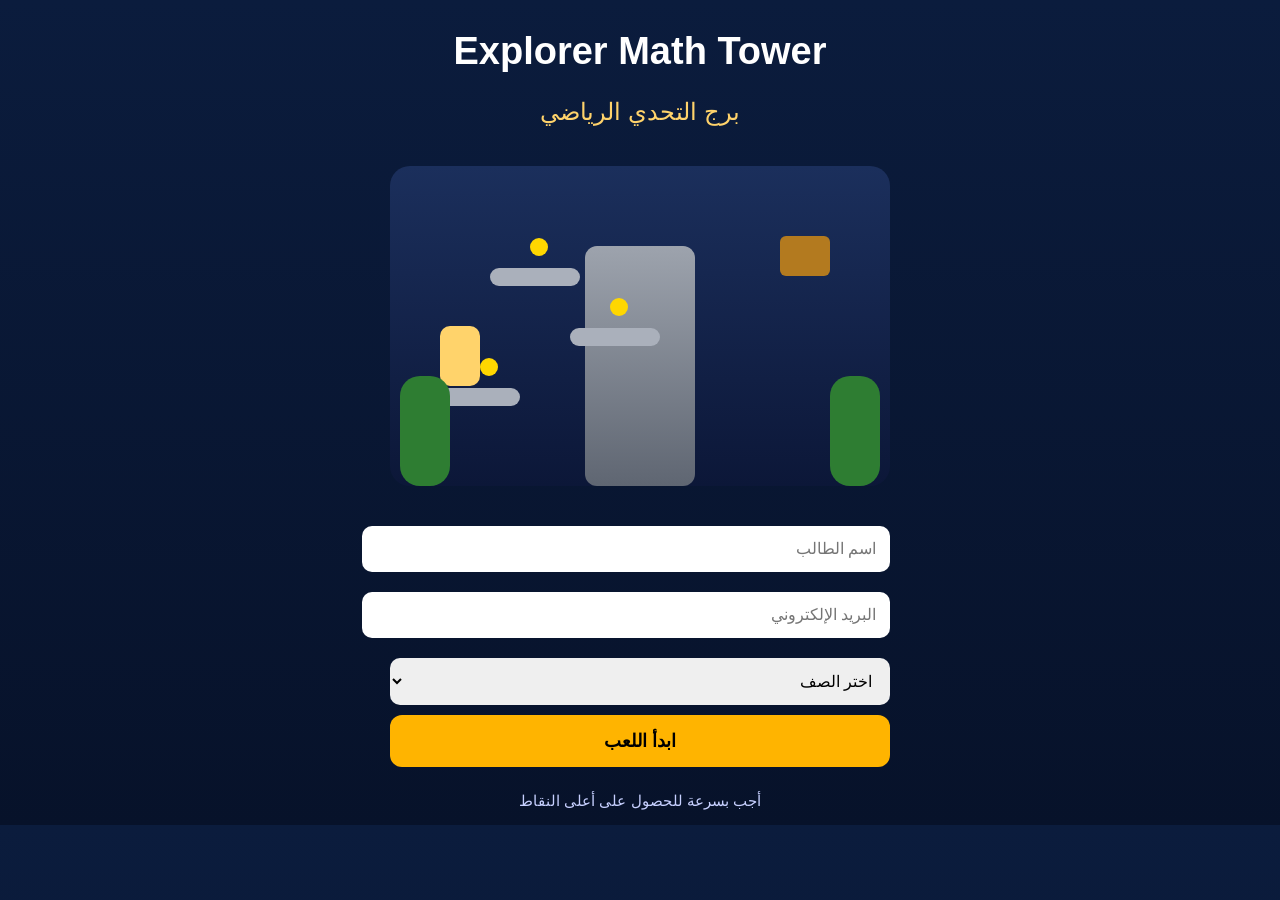
==== commit 03726241: "Update index.html" ====
--- a/index.html
+++ b/index.html
@@ -1,699 +1,257 @@
 <!DOCTYPE html>
 <html lang="ar" dir="rtl">
+
 <head>
-  <meta charset="UTF-8" />
-  <meta name="viewport" content="width=device-width, initial-scale=1.0" />
-  <title>Explorer's Math Tower</title>
-  <style>
-    *{
-      box-sizing:border-box;
-      margin:0;
-      padding:0;
-    }
-
-    :root{
-      --bg1:#07152f;
-      --bg2:#0b2249;
-      --card:rgba(8,18,42,.78);
-      --stroke:rgba(255,255,255,.12);
-      --gold:#f7b500;
-      --gold2:#ffcb3c;
-      --text:#f7fbff;
-      --muted:#c6d2ea;
-      --cyan:#69e4ff;
-      --green:#7ef29a;
-      --danger:#ff8b8b;
-      --shadow:0 20px 50px rgba(0,0,0,.35);
-    }
-
-    body{
-      font-family: Arial, sans-serif;
-      min-height:100vh;
-      color:var(--text);
-      background:
-        radial-gradient(circle at top, rgba(255,255,255,.08), transparent 28%),
-        linear-gradient(180deg,var(--bg2),var(--bg1));
-      overflow-x:hidden;
-      position:relative;
-    }
-
-    .bg{
-      position:fixed;
-      inset:0;
-      pointer-events:none;
-      background:
-        radial-gradient(circle at 15% 20%, rgba(247,181,0,.14), transparent 18%),
-        radial-gradient(circle at 85% 25%, rgba(105,228,255,.14), transparent 16%),
-        radial-gradient(circle at 50% 80%, rgba(255,255,255,.05), transparent 20%);
-      z-index:0;
-    }
-
-    .page{
-      position:relative;
-      z-index:1;
-      width:100%;
-      max-width:1200px;
-      margin:auto;
-      padding:24px 16px 40px;
-    }
-
-    .hero{
-      display:grid;
-      grid-template-columns:1.15fr .85fr;
-      gap:22px;
-      align-items:stretch;
-    }
-
-    .hero-left,
-    .hero-right,
-    .gallery,
-    .info-box{
-      border:1px solid var(--stroke);
-      background:var(--card);
-      backdrop-filter:blur(10px);
-      box-shadow:var(--shadow);
-      border-radius:28px;
-    }
-
-    .hero-left{
-      padding:30px;
-      position:relative;
-      overflow:hidden;
-    }
-
-    .hero-left::before{
-      content:"";
-      position:absolute;
-      left:-70px;
-      top:-70px;
-      width:220px;
-      height:220px;
-      background:radial-gradient(circle, rgba(247,181,0,.18), transparent 60%);
-      border-radius:50%;
-    }
-
-    .tag{
-      display:inline-block;
-      padding:10px 16px;
-      border:1px solid var(--stroke);
-      background:rgba(255,255,255,.05);
-      border-radius:999px;
-      color:var(--muted);
-      font-size:14px;
-      margin-bottom:18px;
-    }
-
-    .title-en{
-      font-size:clamp(32px, 6vw, 60px);
-      line-height:1;
-      font-weight:800;
-      letter-spacing:-1px;
-      margin-bottom:10px;
-    }
-
-    .title-en span{
-      color:var(--gold);
-    }
-
-    .title-ar{
-      font-size:24px;
-      color:#fff3cc;
-      margin-bottom:12px;
-      font-weight:700;
-    }
-
-    .desc{
-      color:var(--muted);
-      line-height:1.9;
-      font-size:16px;
-      margin-bottom:24px;
-      max-width:620px;
-    }
-
-    .stats{
-      display:grid;
-      grid-template-columns:repeat(3,1fr);
-      gap:12px;
-    }
-
-    .stat{
-      padding:16px 14px;
-      border-radius:20px;
-      border:1px solid var(--stroke);
-      background:rgba(255,255,255,.04);
-      text-align:center;
-    }
-
-    .stat strong{
-      display:block;
-      font-size:24px;
-      color:var(--gold);
-      margin-bottom:6px;
-    }
-
-    .stat span{
-      color:var(--muted);
-      font-size:13px;
-      line-height:1.6;
-    }
-
-    .hero-right{
-      padding:26px;
-      display:flex;
-      flex-direction:column;
-      justify-content:center;
-    }
-
-    .card-title{
-      font-size:28px;
-      margin-bottom:8px;
-      font-weight:800;
-    }
-
-    .card-sub{
-      color:var(--muted);
-      line-height:1.8;
-      font-size:14px;
-      margin-bottom:20px;
-    }
-
-    .form-group{
-      margin-bottom:15px;
-    }
-
-    .label{
-      display:block;
-      margin-bottom:8px;
-      font-size:14px;
-      font-weight:700;
-      color:#e6eeff;
-    }
-
-    .input,.select{
-      width:100%;
-      border:none;
-      outline:none;
-      border-radius:16px;
-      padding:15px 16px;
-      font-size:16px;
-      color:white;
-      background:rgba(255,255,255,.06);
-      border:1px solid rgba(255,255,255,.12);
-    }
-
-    .input::placeholder{
-      color:#9fb0cf;
-    }
-
-    .input:focus,.select:focus{
-      border-color:rgba(247,181,0,.75);
-      box-shadow:0 0 0 4px rgba(247,181,0,.12);
-    }
-
-    .select option{
-      color:#111;
-    }
-
-    .note{
-      color:#b9c7e3;
-      font-size:13px;
-      line-height:1.8;
-      margin:10px 0 16px;
-    }
-
-    .cta{
-      width:100%;
-      border:none;
-      border-radius:18px;
-      padding:16px;
-      font-size:17px;
-      font-weight:800;
-      cursor:pointer;
-      color:#0a1430;
-      background:linear-gradient(180deg,var(--gold2),var(--gold));
-      box-shadow:0 14px 28px rgba(247,181,0,.24);
-    }
-
-    .cta:hover{
-      filter:brightness(1.05);
-    }
-
-    .message{
-      display:none;
-      margin-top:14px;
-      padding:12px 14px;
-      border-radius:14px;
-      font-size:14px;
-      line-height:1.8;
-    }
-
-    .message.error{
-      display:block;
-      background:rgba(255,139,139,.12);
-      color:#ffd4d4;
-      border:1px solid rgba(255,139,139,.28);
-    }
-
-    .message.success{
-      display:block;
-      background:rgba(126,242,154,.12);
-      color:#dfffe8;
-      border:1px solid rgba(126,242,154,.28);
-    }
-
-    .sections{
-      margin-top:22px;
-      display:grid;
-      grid-template-columns:1fr 1fr;
-      gap:22px;
-    }
-
-    .gallery{
-      padding:22px;
-    }
-
-    .section-title{
-      font-size:24px;
-      margin-bottom:8px;
-      font-weight:800;
-    }
-
-    .section-sub{
-      color:var(--muted);
-      line-height:1.8;
-      margin-bottom:18px;
-      font-size:14px;
-    }
-
-    .shots{
-      display:grid;
-      grid-template-columns:repeat(2,1fr);
-      gap:14px;
-    }
-
-    .shot{
-      min-height:180px;
-      border-radius:22px;
-      position:relative;
-      overflow:hidden;
-      border:1px solid rgba(255,255,255,.1);
-      background:
-        linear-gradient(180deg, rgba(255,255,255,.05), rgba(255,255,255,.02)),
-        #10264e;
-      padding:14px;
-      display:flex;
-      flex-direction:column;
-      justify-content:space-between;
-    }
-
-    .shot::before{
-      content:"";
-      position:absolute;
-      inset:0;
-      background:
-        radial-gradient(circle at 20% 20%, rgba(255,255,255,.12), transparent 18%),
-        radial-gradient(circle at 80% 30%, rgba(247,181,0,.12), transparent 20%);
-      pointer-events:none;
-    }
-
-    .shot-top{
-      display:flex;
-      justify-content:space-between;
-      align-items:center;
-      position:relative;
-      z-index:1;
-    }
-
-    .badge{
-      display:inline-block;
-      padding:6px 10px;
-      border-radius:999px;
-      font-size:12px;
-      background:rgba(255,255,255,.09);
-      border:1px solid rgba(255,255,255,.12);
-      color:#eef5ff;
-    }
-
-    .emoji{
-      font-size:34px;
-      filter:drop-shadow(0 8px 10px rgba(0,0,0,.25));
-    }
-
-    .scene{
-      flex:1;
-      position:relative;
-      z-index:1;
-      display:flex;
-      align-items:flex-end;
-      justify-content:center;
-      gap:8px;
-      padding-bottom:8px;
-    }
-
-    .tower{
-      width:42px;
-      height:95px;
-      border-radius:12px 12px 8px 8px;
-      background:linear-gradient(180deg,#7d8797,#4e5766);
-      box-shadow:inset 0 0 0 2px rgba(255,255,255,.08);
-    }
-
-    .tower.small{ height:60px; width:34px; }
-    .tower.medium{ height:78px; width:36px; }
-    .tower.tall{ height:110px; width:46px; }
-
-    .coin{
-      width:18px;
-      height:18px;
-      background:radial-gradient(circle at 35% 35%, #ffe68b, #f2ae00);
-      border-radius:50%;
-      box-shadow:0 0 12px rgba(247,181,0,.35);
-      position:absolute;
-    }
-
-    .coin.c1{ top:28px; left:24px; }
-    .coin.c2{ top:56px; right:24px; }
-    .coin.c3{ bottom:64px; left:50%; transform:translateX(-50%); }
-
-    .shot h4{
-      position:relative;
-      z-index:1;
-      font-size:16px;
-      margin-top:10px;
-      margin-bottom:6px;
-    }
-
-    .shot p{
-      position:relative;
-      z-index:1;
-      color:var(--muted);
-      font-size:13px;
-      line-height:1.7;
-    }
-
-    .info-box{
-      padding:22px;
-    }
-
-    .game-list{
-      display:grid;
-      gap:12px;
-      margin-top:8px;
-    }
-
-    .game-item{
-      display:flex;
-      align-items:flex-start;
-      gap:12px;
-      padding:14px;
-      border-radius:18px;
-      border:1px solid var(--stroke);
-      background:rgba(255,255,255,.04);
-    }
-
-    .game-icon{
-      min-width:42px;
-      height:42px;
-      border-radius:14px;
-      display:flex;
-      align-items:center;
-      justify-content:center;
-      background:rgba(247,181,0,.14);
-      font-size:22px;
-    }
-
-    .game-item h5{
-      font-size:16px;
-      margin-bottom:5px;
-    }
-
-    .game-item p{
-      color:var(--muted);
-      font-size:13px;
-      line-height:1.8;
-    }
-
-    .footer-note{
-      margin-top:20px;
-      text-align:center;
-      color:#aebddb;
-      font-size:13px;
-      line-height:1.8;
-    }
-
-    @media (max-width: 980px){
-      .hero,
-      .sections{
-        grid-template-columns:1fr;
-      }
-    }
-
-    @media (max-width: 640px){
-      .stats,
-      .shots{
-        grid-template-columns:1fr;
-      }
-
-      .hero-left,
-      .hero-right,
-      .gallery,
-      .info-box{
-        border-radius:22px;
-      }
-
-      .page{
-        padding:16px 12px 30px;
-      }
-
-      .title-ar{
-        font-size:20px;
-      }
-    }
-  </style>
+<meta charset="UTF-8">
+<meta name="viewport" content="width=device-width, initial-scale=1.0">
+
+<title>Explorer Math Tower</title>
+
+<style>
+
+body{
+margin:0;
+font-family:Arial;
+background:linear-gradient(#0b1c3d,#07122a);
+color:white;
+text-align:center;
+}
+
+h1{
+margin-top:30px;
+font-size:38px;
+}
+
+h2{
+margin-top:5px;
+color:#ffd36b;
+font-weight:normal;
+}
+
+.container{
+width:90%;
+max-width:500px;
+margin:auto;
+}
+
+.form{
+margin-top:30px;
+}
+
+input,select{
+width:100%;
+padding:14px;
+margin:10px 0;
+border-radius:10px;
+border:none;
+font-size:16px;
+}
+
+button{
+width:100%;
+padding:15px;
+background:#ffb400;
+border:none;
+border-radius:12px;
+font-size:18px;
+cursor:pointer;
+font-weight:bold;
+}
+
+button:hover{
+background:#ffc940;
+}
+
+.game-scene{
+
+position:relative;
+height:320px;
+margin-top:40px;
+border-radius:20px;
+background:linear-gradient(#1b2f5c,#0c1738);
+overflow:hidden;
+
+}
+
+/* البرج */
+
+.tower{
+position:absolute;
+bottom:0;
+left:50%;
+transform:translateX(-50%);
+width:110px;
+height:240px;
+background:linear-gradient(#9da3ad,#5f6672);
+border-radius:12px;
+}
+
+/* المنصات */
+
+.platform{
+position:absolute;
+width:90px;
+height:18px;
+background:#aab0bb;
+border-radius:10px;
+}
+
+.p1{bottom:80px;left:40px;}
+.p2{bottom:140px;left:180px;}
+.p3{bottom:200px;left:100px;}
+
+/* اللاعب */
+
+.player{
+
+position:absolute;
+bottom:100px;
+left:50px;
+width:40px;
+height:60px;
+background:#ffd36b;
+border-radius:10px;
+
+}
+
+/* الشجر */
+
+.tree{
+position:absolute;
+bottom:0;
+width:50px;
+height:110px;
+background:#2e7d32;
+border-radius:20px;
+}
+
+.t1{left:10px;}
+.t2{right:10px;}
+
+/* صندوق الكنز */
+
+.treasure{
+position:absolute;
+bottom:210px;
+right:60px;
+width:50px;
+height:40px;
+background:#b37a1f;
+border-radius:6px;
+}
+
+/* العملات */
+
+.coin{
+
+position:absolute;
+width:18px;
+height:18px;
+background:gold;
+border-radius:50%;
+
+}
+
+.c1{bottom:110px;left:90px;}
+.c2{bottom:170px;left:220px;}
+.c3{bottom:230px;left:140px;}
+
+.note{
+margin-top:25px;
+color:#c7d0ff;
+font-size:15px;
+}
+
+</style>
+
 </head>
+
 <body>
-  <div class="bg"></div>
-
-  <div class="page">
-    <section class="hero">
-      <div class="hero-left">
-        <div class="tag">مسابقة الصف الحادي عشر المتقدم</div>
-        <h1 class="title-en">Explorer’s <span>Math Tower</span></h1>
-        <div class="title-ar">برج المستكشف الرياضي</div>
-        <p class="desc">
-          استعد لمغامرة تعليمية ممتعة داخل برج أثري مليء بالمنصات والصناديق والتحديات.
-          في كل محاولة ستواجه أسئلة من التباديل والتوافيق ونظرية ذات الحدين، وكلما أجبت أسرع حصلت على نقاط أعلى وفرصة أفضل للوصول إلى المراكز الأولى في صفك.
-        </p>
-
-        <div class="stats">
-          <div class="stat">
-            <strong>٣</strong>
-            <span>محاولات لكل متسابق</span>
-          </div>
-          <div class="stat">
-            <strong>٥</strong>
-            <span>أسئلة في كل محاولة</span>
-          </div>
-          <div class="stat">
-            <strong>٣٠</strong>
-            <span>ثانية لكل سؤال</span>
-          </div>
-        </div>
-      </div>
-
-      <div class="hero-right">
-        <div class="card-title">تسجيل الدخول إلى التحدي</div>
-        <div class="card-sub">
-          أدخل بياناتك ثم ابدأ رحلتك داخل البرج. سيتم احتساب أفضل نتيجة لك في الترتيب النهائي داخل صفك.
-        </div>
-
-        <div class="form-group">
-          <label class="label" for="name">اسم الطالب</label>
-          <input class="input" id="name" type="text" placeholder="اكتب اسمك الكامل">
-        </div>
-
-        <div class="form-group">
-          <label class="label" for="email">البريد الإلكتروني</label>
-          <input class="input" id="email" type="email" placeholder="اكتب بريدك الإلكتروني">
-        </div>
-
-        <div class="form-group">
-          <label class="label" for="class">الصف</label>
-          <select class="select" id="class">
-            <option value="">اختر الصف</option>
-            <option value="11/3">١١/٣</option>
-            <option value="11/4">١١/٤</option>
-          </select>
-        </div>
-
-        <div class="note">
-          مسموح حاليًا بتسجيل بريد واحد مرة واحدة على هذا الجهاز. لاحقًا سنربط النظام بقاعدة بيانات كاملة لعرض النتائج ولوحة المعلم بشكل مباشر.
-        </div>
-
-        <button class="cta" onclick="startGame()">ابدأ المغامرة</button>
-        <div id="message" class="message"></div>
-      </div>
-    </section>
-
-    <section class="sections">
-      <div class="gallery">
-        <div class="section-title">مشاهد من اللعبة</div>
-        <div class="section-sub">
-          هذه مجرد لمحة بصرية للحماس قبل الدخول. داخل اللعبة ستجد برجًا، منصات، كنوزًا، وبوابات لا تُفتح إلا بالإجابة الصحيحة.
-        </div>
-
-        <div class="shots">
-          <div class="shot">
-            <div class="shot-top">
-              <span class="badge">تسلّق المنصات</span>
-              <span class="emoji">🧭</span>
-            </div>
-            <div class="scene">
-              <div class="tower small"></div>
-              <div class="tower medium"></div>
-              <div class="tower tall"></div>
-              <div class="coin c1"></div>
-              <div class="coin c2"></div>
-            </div>
-            <h4>صعود سريع داخل البرج</h4>
-            <p>المستكشف يتحرك بين المنصات ويبحث عن الطريق الأسرع للوصول للأعلى.</p>
-          </div>
-
-          <div class="shot">
-            <div class="shot-top">
-              <span class="badge">أسئلة مفاجئة</span>
-              <span class="emoji">❓</span>
-            </div>
-            <div class="scene">
-              <div class="tower medium"></div>
-              <div class="tower small"></div>
-              <div class="tower medium"></div>
-              <div class="coin c3"></div>
-            </div>
-            <h4>بوابات لا تُفتح إلا بالحساب</h4>
-            <p>بعض المراحل تتطلب إجابة صحيحة لتكمل الطريق أو تحصل على ميزة داخل الجولة.</p>
-          </div>
-
-          <div class="shot">
-            <div class="shot-top">
-              <span class="badge">كنوز ومكافآت</span>
-              <span class="emoji">🏆</span>
-            </div>
-            <div class="scene">
-              <div class="tower tall"></div>
-              <div class="tower small"></div>
-              <div class="tower medium"></div>
-            </div>
-            <h4>مكافأة للسرعة والدقة</h4>
-            <p>كلما أجبت بسرعة أكبر حصلت على نقاط أعلى، وهذا قد يصنع الفارق في الترتيب.</p>
-          </div>
-
-          <div class="shot">
-            <div class="shot-top">
-              <span class="badge">المراكز الأولى</span>
-              <span class="emoji">🥇</span>
-            </div>
-            <div class="scene">
-              <div class="tower medium"></div>
-              <div class="tower tall"></div>
-              <div class="tower small"></div>
-            </div>
-            <h4>تنافس على منصة التتويج</h4>
-            <p>في نهاية الجولة يظهر الأوائل في كل صف، ويحصل الأول والثاني والثالث على جوائزك الخاصة.</p>
-          </div>
-        </div>
-      </div>
-
-      <div class="info-box">
-        <div class="section-title">ماذا ينتظرك داخل التحدي؟</div>
-        <div class="section-sub">
-          صممت اللعبة لتكون ممتعة وواضحة وسريعة، وفي الوقت نفسه تقيس الفهم الحقيقي للطالب.
-        </div>
-
-        <div class="game-list">
-          <div class="game-item">
-            <div class="game-icon">🎮</div>
-            <div>
-              <h5>لعبة قصيرة وليست مملة</h5>
-              <p>كل محاولة سريعة وتحتوي على ٥ أسئلة فقط حتى يبقى الحماس موجودًا من البداية حتى النهاية.</p>
-            </div>
-          </div>
-
-          <div class="game-item">
-            <div class="game-icon">📚</div>
-            <div>
-              <h5>أسئلة من المنهج نفسه</h5>
-              <p>الأسئلة ستكون من التباديل والتوافيق ونظرية ذات الحدين وبنفس المستوى الذي تريده للصف الحادي عشر المتقدم.</p>
-            </div>
-          </div>
-
-          <div class="game-item">
-            <div class="game-icon">⚡</div>
-            <div>
-              <h5>السرعة تفيدك</h5>
-              <p>لا يوجد ضغط ظالم على الطالب، لكن من يجيب أسرع سيستفيد أكثر في النقاط والزمن داخل الجولة.</p>
-            </div>
-          </div>
-
-          <div class="game-item">
-            <div class="game-icon">🏅</div>
-            <div>
-              <h5>ترتيب خاص لكل صف</h5>
-              <p>سيكون هناك ترتيب مستقل لطلاب ١١/٣ وترتيب مستقل لطلاب ١١/٤، مع إعلان المراكز الثلاثة الأولى لكل صف.</p>
-            </div>
-          </div>
-        </div>
-
-        <div class="footer-note">
-          العنوان بالإنجليزية لإعطاء هوية قوية للعبة، أما المحتوى فمكتوب بالعربية ليكون واضحًا ومناسبًا للطلاب.
-        </div>
-      </div>
-    </section>
-  </div>
-
-  <script>
-    function showMessage(text, type){
-      const box = document.getElementById("message");
-      box.textContent = text;
-      box.className = "message " + type;
-    }
-
-    function startGame(){
-      const name = document.getElementById("name").value.trim();
-      const email = document.getElementById("email").value.trim().toLowerCase();
-      const className = document.getElementById("class").value;
-
-      if(!name || !email || !className){
-        showMessage("يرجى إدخال جميع البيانات قبل بدء اللعبة.", "error");
-        return;
-      }
-
-      const emailPattern = /^[^\s@]+@[^\s@]+\.[^\s@]+$/;
-      if(!emailPattern.test(email)){
-        showMessage("يرجى إدخال بريد إلكتروني صحيح.", "error");
-        return;
-      }
-
-      const registeredEmails = JSON.parse(localStorage.getItem("registeredEmails") || "[]");
-
-      if(registeredEmails.includes(email)){
-        showMessage("هذا البريد تم استخدامه من قبل على هذا الجهاز.", "error");
-        return;
-      }
-
-      registeredEmails.push(email);
-      localStorage.setItem("registeredEmails", JSON.stringify(registeredEmails));
-
-      localStorage.setItem("playerName", name);
-      localStorage.setItem("playerEmail", email);
-      localStorage.setItem("playerClass", className);
-
-      showMessage("تم التسجيل بنجاح. جاري الانتقال إلى اللعبة...", "success");
-
-      setTimeout(() => {
-        window.location.href = "game.html";
-      }, 900);
-    }
-  </script>
+
+<div class="container">
+
+<h1>Explorer Math Tower</h1>
+<h2>برج التحدي الرياضي</h2>
+
+<div class="game-scene">
+
+<div class="tower"></div>
+
+<div class="platform p1"></div>
+<div class="platform p2"></div>
+<div class="platform p3"></div>
+
+<div class="player"></div>
+
+<div class="tree t1"></div>
+<div class="tree t2"></div>
+
+<div class="treasure"></div>
+
+<div class="coin c1"></div>
+<div class="coin c2"></div>
+<div class="coin c3"></div>
+
+</div>
+
+<div class="form">
+
+<input id="name" placeholder="اسم الطالب">
+
+<input id="email" placeholder="البريد الإلكتروني">
+
+<select id="class">
+
+<option value="">اختر الصف</option>
+<option>١١ / ٣</option>
+<option>١١ / ٤</option>
+
+</select>
+
+<button onclick="startGame()">ابدأ اللعب</button>
+
+</div>
+
+<p class="note">
+أجب بسرعة للحصول على أعلى النقاط
+</p>
+
+</div>
+
+<script>
+
+function startGame(){
+
+let name=document.getElementById("name").value;
+let email=document.getElementById("email").value;
+let cls=document.getElementById("class").value;
+
+if(name=="" || email=="" || cls==""){
+alert("أدخل جميع البيانات");
+return;
+}
+
+let emails=JSON.parse(localStorage.getItem("emails")||"[]");
+
+if(emails.includes(email)){
+alert("هذا البريد مسجل مسبقاً");
+return;
+}
+
+emails.push(email);
+
+localStorage.setItem("emails",JSON.stringify(emails));
+
+localStorage.setItem("player",name);
+localStorage.setItem("class",cls);
+
+alert("تم التسجيل بنجاح");
+
+window.location="game.html";
+
+}
+
+</script>
+
 </body>
 </html>
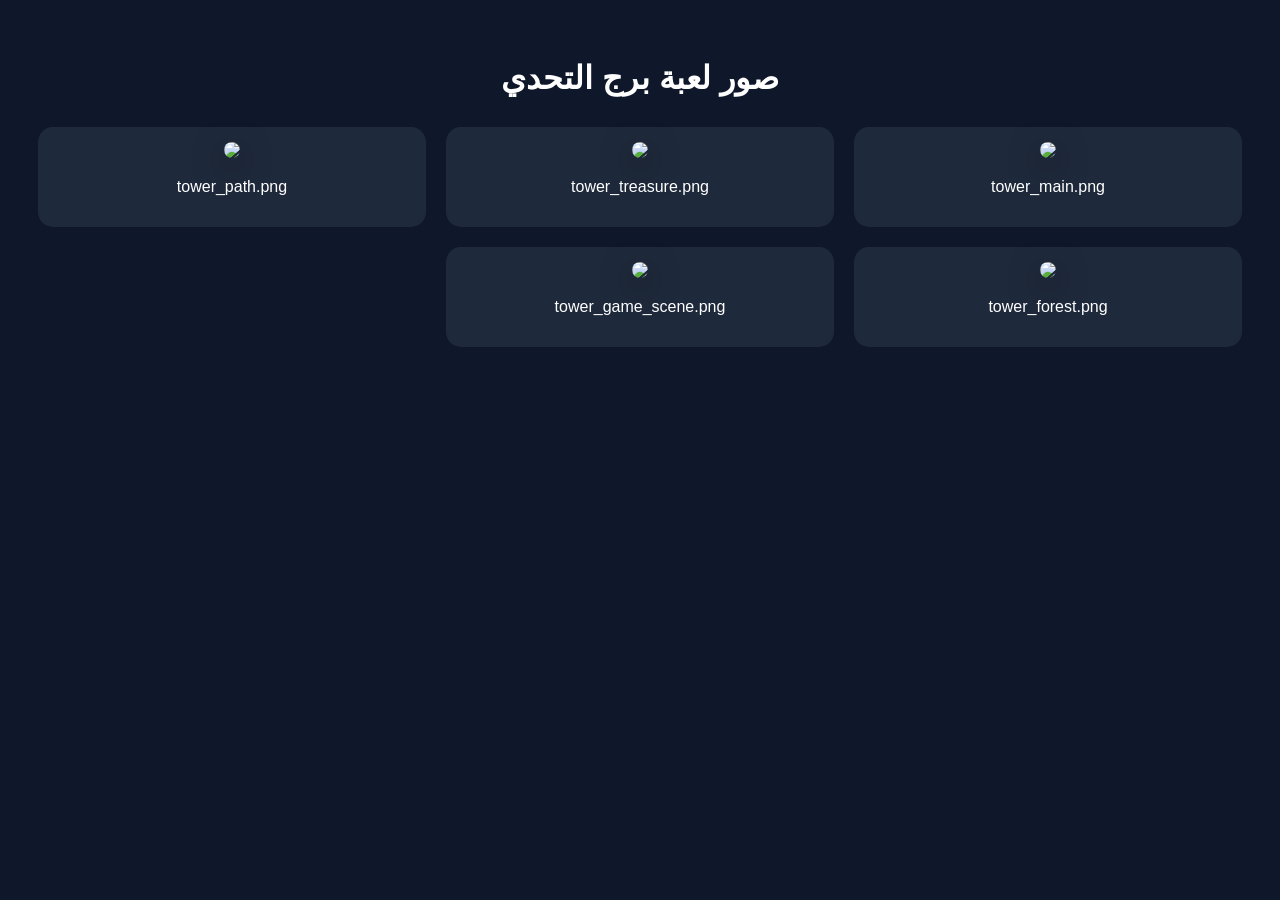
==== commit 028a0094: "Add files via upload" ====
--- a/index.html
+++ b/index.html
@@ -1,257 +1,46 @@
+
 <!DOCTYPE html>
 <html lang="ar" dir="rtl">
-
 <head>
 <meta charset="UTF-8">
-<meta name="viewport" content="width=device-width, initial-scale=1.0">
+<title>صور لعبة برج التحدي</title>
+<style>
+body{font-family:Arial;background:#0f172a;color:white;text-align:center;padding:30px}
+h1{margin-bottom:30px}
+.grid{display:grid;grid-template-columns:repeat(auto-fit,minmax(300px,1fr));gap:20px}
+img{width:100%;border-radius:15px;box-shadow:0 10px 30px rgba(0,0,0,0.5)}
+.card{background:#1e293b;padding:15px;border-radius:15px}
+</style>
+</head>
+<body>
+<h1>صور لعبة برج التحدي</h1>
+<div class="grid">
 
-<title>Explorer Math Tower</title>
-
-<style>
-
-body{
-margin:0;
-font-family:Arial;
-background:linear-gradient(#0b1c3d,#07122a);
-color:white;
-text-align:center;
-}
-
-h1{
-margin-top:30px;
-font-size:38px;
-}
-
-h2{
-margin-top:5px;
-color:#ffd36b;
-font-weight:normal;
-}
-
-.container{
-width:90%;
-max-width:500px;
-margin:auto;
-}
-
-.form{
-margin-top:30px;
-}
-
-input,select{
-width:100%;
-padding:14px;
-margin:10px 0;
-border-radius:10px;
-border:none;
-font-size:16px;
-}
-
-button{
-width:100%;
-padding:15px;
-background:#ffb400;
-border:none;
-border-radius:12px;
-font-size:18px;
-cursor:pointer;
-font-weight:bold;
-}
-
-button:hover{
-background:#ffc940;
-}
-
-.game-scene{
-
-position:relative;
-height:320px;
-margin-top:40px;
-border-radius:20px;
-background:linear-gradient(#1b2f5c,#0c1738);
-overflow:hidden;
-
-}
-
-/* البرج */
-
-.tower{
-position:absolute;
-bottom:0;
-left:50%;
-transform:translateX(-50%);
-width:110px;
-height:240px;
-background:linear-gradient(#9da3ad,#5f6672);
-border-radius:12px;
-}
-
-/* المنصات */
-
-.platform{
-position:absolute;
-width:90px;
-height:18px;
-background:#aab0bb;
-border-radius:10px;
-}
-
-.p1{bottom:80px;left:40px;}
-.p2{bottom:140px;left:180px;}
-.p3{bottom:200px;left:100px;}
-
-/* اللاعب */
-
-.player{
-
-position:absolute;
-bottom:100px;
-left:50px;
-width:40px;
-height:60px;
-background:#ffd36b;
-border-radius:10px;
-
-}
-
-/* الشجر */
-
-.tree{
-position:absolute;
-bottom:0;
-width:50px;
-height:110px;
-background:#2e7d32;
-border-radius:20px;
-}
-
-.t1{left:10px;}
-.t2{right:10px;}
-
-/* صندوق الكنز */
-
-.treasure{
-position:absolute;
-bottom:210px;
-right:60px;
-width:50px;
-height:40px;
-background:#b37a1f;
-border-radius:6px;
-}
-
-/* العملات */
-
-.coin{
-
-position:absolute;
-width:18px;
-height:18px;
-background:gold;
-border-radius:50%;
-
-}
-
-.c1{bottom:110px;left:90px;}
-.c2{bottom:170px;left:220px;}
-.c3{bottom:230px;left:140px;}
-
-.note{
-margin-top:25px;
-color:#c7d0ff;
-font-size:15px;
-}
-
-</style>
-
-</head>
-
-<body>
-
-<div class="container">
-
-<h1>Explorer Math Tower</h1>
-<h2>برج التحدي الرياضي</h2>
-
-<div class="game-scene">
-
-<div class="tower"></div>
-
-<div class="platform p1"></div>
-<div class="platform p2"></div>
-<div class="platform p3"></div>
-
-<div class="player"></div>
-
-<div class="tree t1"></div>
-<div class="tree t2"></div>
-
-<div class="treasure"></div>
-
-<div class="coin c1"></div>
-<div class="coin c2"></div>
-<div class="coin c3"></div>
-
+    <div class="card">
+        <img src="tower_main.png">
+        <p>tower_main.png</p>
+    </div>
+    
+    <div class="card">
+        <img src="tower_treasure.png">
+        <p>tower_treasure.png</p>
+    </div>
+    
+    <div class="card">
+        <img src="tower_path.png">
+        <p>tower_path.png</p>
+    </div>
+    
+    <div class="card">
+        <img src="tower_forest.png">
+        <p>tower_forest.png</p>
+    </div>
+    
+    <div class="card">
+        <img src="tower_game_scene.png">
+        <p>tower_game_scene.png</p>
+    </div>
+    
 </div>
-
-<div class="form">
-
-<input id="name" placeholder="اسم الطالب">
-
-<input id="email" placeholder="البريد الإلكتروني">
-
-<select id="class">
-
-<option value="">اختر الصف</option>
-<option>١١ / ٣</option>
-<option>١١ / ٤</option>
-
-</select>
-
-<button onclick="startGame()">ابدأ اللعب</button>
-
-</div>
-
-<p class="note">
-أجب بسرعة للحصول على أعلى النقاط
-</p>
-
-</div>
-
-<script>
-
-function startGame(){
-
-let name=document.getElementById("name").value;
-let email=document.getElementById("email").value;
-let cls=document.getElementById("class").value;
-
-if(name=="" || email=="" || cls==""){
-alert("أدخل جميع البيانات");
-return;
-}
-
-let emails=JSON.parse(localStorage.getItem("emails")||"[]");
-
-if(emails.includes(email)){
-alert("هذا البريد مسجل مسبقاً");
-return;
-}
-
-emails.push(email);
-
-localStorage.setItem("emails",JSON.stringify(emails));
-
-localStorage.setItem("player",name);
-localStorage.setItem("class",cls);
-
-alert("تم التسجيل بنجاح");
-
-window.location="game.html";
-
-}
-
-</script>
-
 </body>
 </html>
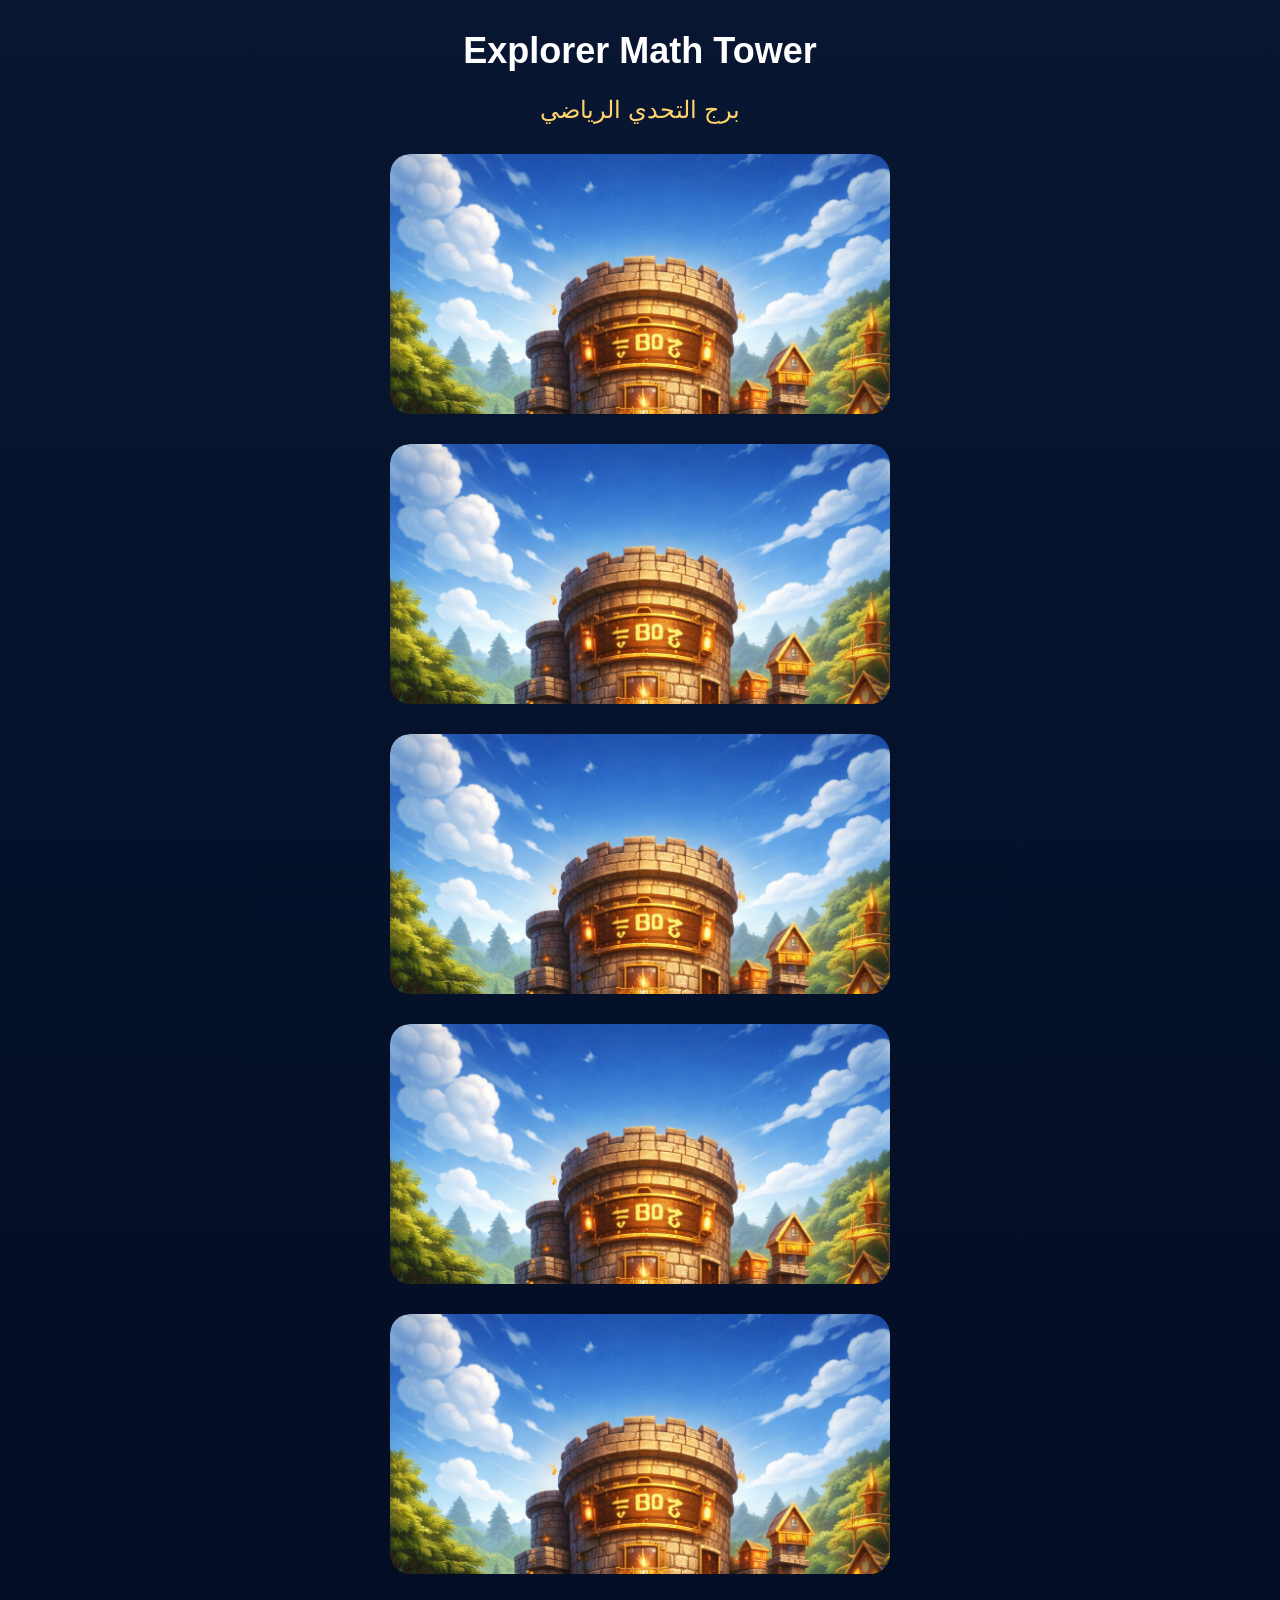
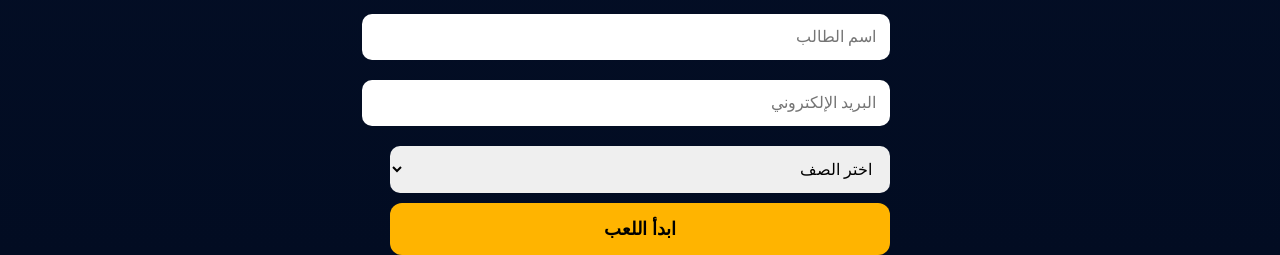
==== commit 5241598a: "Update index.html for Explorer Math Tower" ====
--- a/index.html
+++ b/index.html
@@ -1,46 +1,150 @@
-
 <!DOCTYPE html>
 <html lang="ar" dir="rtl">
+
 <head>
+
 <meta charset="UTF-8">
-<title>صور لعبة برج التحدي</title>
+<meta name="viewport" content="width=device-width, initial-scale=1.0">
+
+<title>Explorer Math Tower</title>
+
 <style>
-body{font-family:Arial;background:#0f172a;color:white;text-align:center;padding:30px}
-h1{margin-bottom:30px}
-.grid{display:grid;grid-template-columns:repeat(auto-fit,minmax(300px,1fr));gap:20px}
-img{width:100%;border-radius:15px;box-shadow:0 10px 30px rgba(0,0,0,0.5)}
-.card{background:#1e293b;padding:15px;border-radius:15px}
+
+body{
+margin:0;
+font-family:Arial;
+background:linear-gradient(#081631,#020c22);
+color:white;
+text-align:center;
+}
+
+.container{
+width:90%;
+max-width:500px;
+margin:auto;
+}
+
+h1{
+margin-top:30px;
+font-size:36px;
+}
+
+h2{
+margin-top:5px;
+color:#ffd36b;
+font-weight:normal;
+}
+
+.game-preview{
+margin-top:30px;
+position:relative;
+height:260px;
+border-radius:20px;
+overflow:hidden;
+}
+
+.game-preview img{
+width:100%;
+border-radius:20px;
+}
+
+.form{
+margin-top:30px;
+}
+
+input,select{
+width:100%;
+padding:14px;
+margin:10px 0;
+border-radius:10px;
+border:none;
+font-size:16px;
+}
+
+button{
+width:100%;
+padding:15px;
+background:#ffb400;
+border:none;
+border-radius:12px;
+font-size:18px;
+cursor:pointer;
+font-weight:bold;
+}
+
+button:hover{
+background:#ffc940;
+}
+
 </style>
+
 </head>
+
 <body>
-<h1>صور لعبة برج التحدي</h1>
-<div class="grid">
 
-    <div class="card">
-        <img src="tower_main.png">
-        <p>tower_main.png</p>
-    </div>
-    
-    <div class="card">
-        <img src="tower_treasure.png">
-        <p>tower_treasure.png</p>
-    </div>
-    
-    <div class="card">
-        <img src="tower_path.png">
-        <p>tower_path.png</p>
-    </div>
-    
-    <div class="card">
-        <img src="tower_forest.png">
-        <p>tower_forest.png</p>
-    </div>
-    
-    <div class="card">
-        <img src="tower_game_scene.png">
-        <p>tower_game_scene.png</p>
-    </div>
-    
+<div class="container">
+
+<h1>Explorer Math Tower</h1>
+<h2>برج التحدي الرياضي</h2>
+
+<div class="game-preview">
+<img src="images/tower_game_scene.png">
 </div>
+
+<div class="game-preview">
+<img src="images/tower_main.png">
+</div>
+
+<div class="game-preview">
+<img src="images/tower_path.png">
+</div>
+
+<div class="game-preview">
+<img src="images/tower_forest.png">
+</div>
+
+<div class="game-preview">
+<img src="images/tower_treasure.png">
+</div>
+
+<div class="form">
+
+<input id="name" placeholder="اسم الطالب">
+
+<input id="email" placeholder="البريد الإلكتروني">
+
+<select id="class">
+
+<option value="">اختر الصف</option>
+<option>١١ / ٣</option>
+<option>١١ / ٤</option>
+
+</select>
+
+<button onclick="startGame()">ابدأ اللعب</button>
+
+</div>
+
+</div>
+
+<script>
+
+function startGame(){
+
+let name=document.getElementById("name").value;
+let email=document.getElementById("email").value;
+let cls=document.getElementById("class").value;
+
+if(name=="" || email=="" || cls==""){
+alert("أدخل جميع البيانات");
+return;
+}
+
+window.location="game.html";
+
+}
+
+</script>
+
 </body>
 </html>
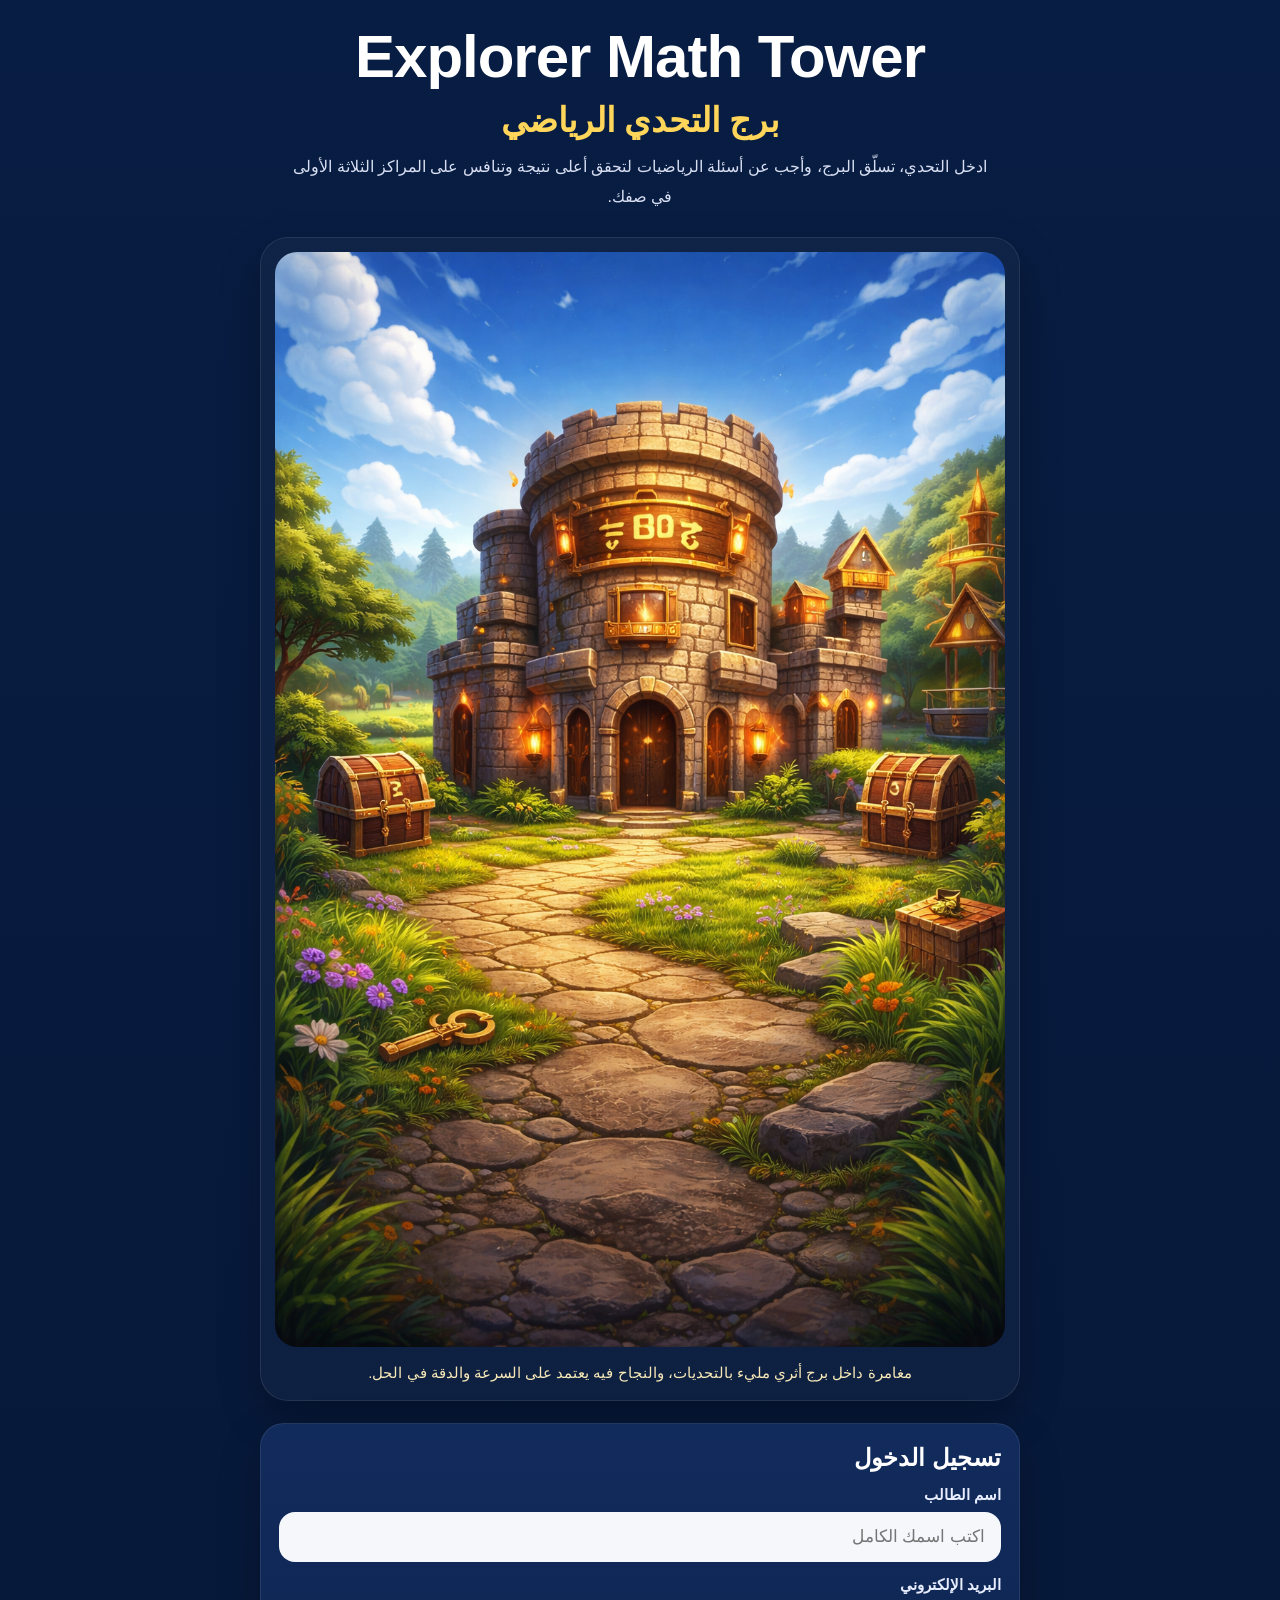
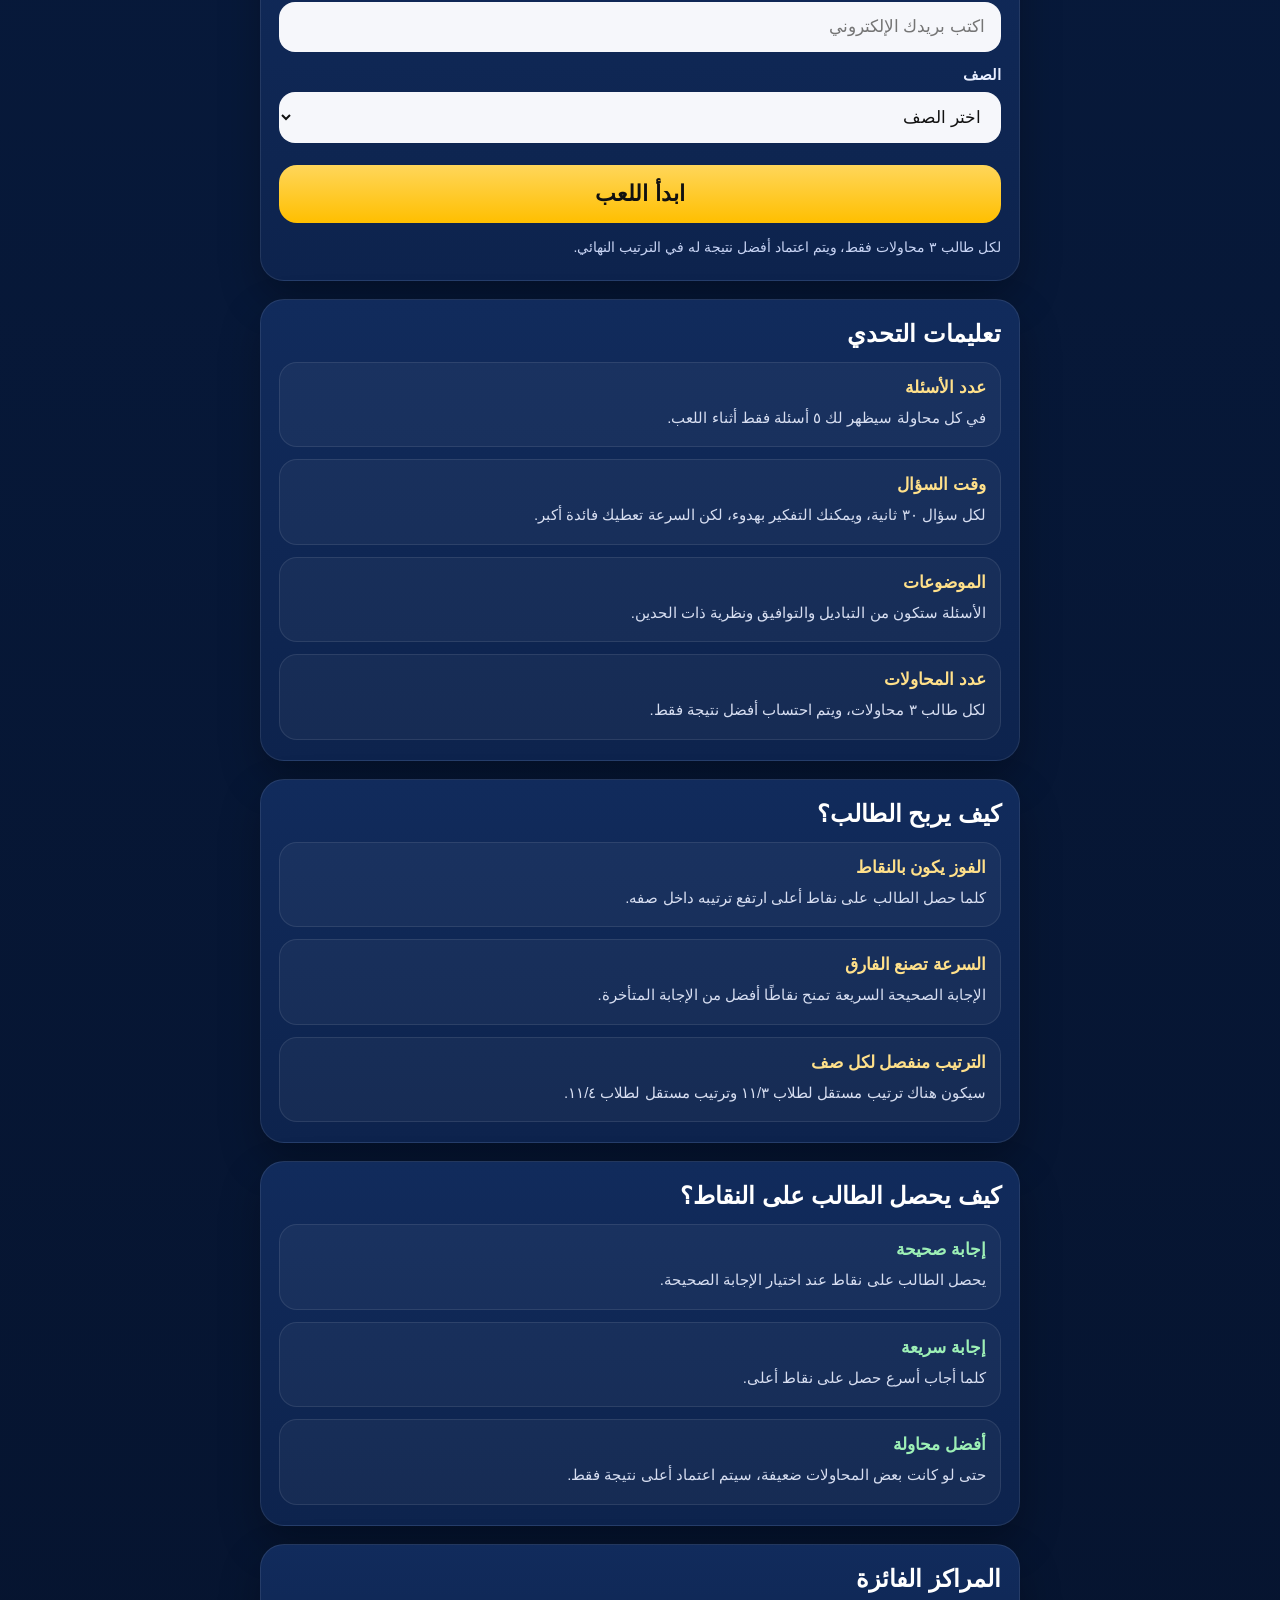
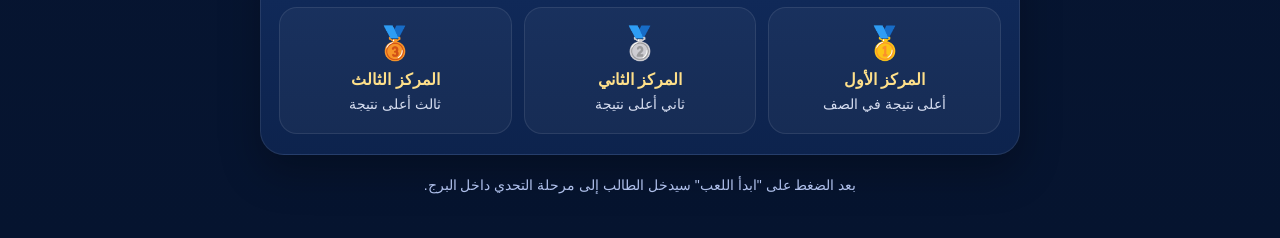
==== commit e5e4d79f: "Refactor index.html for improved structure and styling" ====
--- a/index.html
+++ b/index.html
@@ -1,150 +1,463 @@
 <!DOCTYPE html>
 <html lang="ar" dir="rtl">
-
 <head>
-
-<meta charset="UTF-8">
-<meta name="viewport" content="width=device-width, initial-scale=1.0">
-
-<title>Explorer Math Tower</title>
-
-<style>
-
-body{
-margin:0;
-font-family:Arial;
-background:linear-gradient(#081631,#020c22);
-color:white;
-text-align:center;
-}
-
-.container{
-width:90%;
-max-width:500px;
-margin:auto;
-}
-
-h1{
-margin-top:30px;
-font-size:36px;
-}
-
-h2{
-margin-top:5px;
-color:#ffd36b;
-font-weight:normal;
-}
-
-.game-preview{
-margin-top:30px;
-position:relative;
-height:260px;
-border-radius:20px;
-overflow:hidden;
-}
-
-.game-preview img{
-width:100%;
-border-radius:20px;
-}
-
-.form{
-margin-top:30px;
-}
-
-input,select{
-width:100%;
-padding:14px;
-margin:10px 0;
-border-radius:10px;
-border:none;
-font-size:16px;
-}
-
-button{
-width:100%;
-padding:15px;
-background:#ffb400;
-border:none;
-border-radius:12px;
-font-size:18px;
-cursor:pointer;
-font-weight:bold;
-}
-
-button:hover{
-background:#ffc940;
-}
-
-</style>
-
+  <meta charset="UTF-8" />
+  <meta name="viewport" content="width=device-width, initial-scale=1.0" />
+  <title>Explorer Math Tower</title>
+  <style>
+    *{
+      box-sizing:border-box;
+      margin:0;
+      padding:0;
+    }
+
+    :root{
+      --bg1:#06142f;
+      --bg2:#081d43;
+      --card:#0d234d;
+      --card2:#112b5c;
+      --line:rgba(255,255,255,.09);
+      --text:#ffffff;
+      --muted:#d7def1;
+      --gold:#ffbf00;
+      --gold2:#ffd65a;
+      --soft:#9db3e8;
+      --green:#76e39c;
+      --shadow:0 18px 40px rgba(0,0,0,.28);
+    }
+
+    body{
+      font-family:Arial, sans-serif;
+      background:linear-gradient(180deg,var(--bg2),var(--bg1));
+      color:var(--text);
+      min-height:100vh;
+    }
+
+    .page{
+      width:92%;
+      max-width:760px;
+      margin:0 auto;
+      padding:24px 0 40px;
+    }
+
+    .hero{
+      text-align:center;
+      margin-bottom:22px;
+    }
+
+    .hero h1{
+      font-size:clamp(34px, 8vw, 60px);
+      font-weight:800;
+      line-height:1.1;
+      margin-bottom:10px;
+      letter-spacing:-1px;
+    }
+
+    .hero h2{
+      font-size:clamp(24px, 5vw, 34px);
+      color:var(--gold2);
+      font-weight:700;
+      margin-bottom:12px;
+    }
+
+    .hero p{
+      color:var(--muted);
+      line-height:1.9;
+      font-size:16px;
+      width:92%;
+      margin:0 auto;
+    }
+
+    .main-image-box{
+      margin-top:24px;
+      background:rgba(255,255,255,.03);
+      border:1px solid var(--line);
+      border-radius:28px;
+      padding:14px;
+      box-shadow:var(--shadow);
+    }
+
+    .main-image{
+      width:100%;
+      display:block;
+      border-radius:22px;
+    }
+
+    .caption{
+      margin-top:12px;
+      color:#f6e8b7;
+      font-size:15px;
+      text-align:center;
+      line-height:1.8;
+    }
+
+    .grid{
+      display:grid;
+      grid-template-columns:1fr;
+      gap:18px;
+      margin-top:22px;
+    }
+
+    .card{
+      background:linear-gradient(180deg,var(--card2),var(--card));
+      border:1px solid var(--line);
+      border-radius:24px;
+      padding:20px 18px;
+      box-shadow:var(--shadow);
+    }
+
+    .card h3{
+      font-size:24px;
+      margin-bottom:14px;
+      color:#fff;
+    }
+
+    .form-group{
+      margin-bottom:14px;
+    }
+
+    .label{
+      display:block;
+      margin-bottom:8px;
+      font-size:15px;
+      color:#e8eeff;
+      font-weight:700;
+    }
+
+    input,select{
+      width:100%;
+      padding:15px 16px;
+      border:none;
+      border-radius:16px;
+      font-size:17px;
+      background:#f6f7fb;
+      color:#111;
+      outline:none;
+    }
+
+    button{
+      width:100%;
+      padding:16px;
+      border:none;
+      border-radius:18px;
+      font-size:22px;
+      font-weight:800;
+      background:linear-gradient(180deg,var(--gold2),var(--gold));
+      color:#111;
+      cursor:pointer;
+      margin-top:8px;
+    }
+
+    .hint{
+      margin-top:12px;
+      color:#c8d4f4;
+      font-size:14px;
+      line-height:1.8;
+    }
+
+    .rules{
+      display:grid;
+      gap:12px;
+    }
+
+    .rule{
+      background:rgba(255,255,255,.04);
+      border:1px solid var(--line);
+      border-radius:18px;
+      padding:14px;
+    }
+
+    .rule strong{
+      display:block;
+      color:#ffe08a;
+      font-size:17px;
+      margin-bottom:6px;
+    }
+
+    .rule span{
+      color:var(--muted);
+      line-height:1.9;
+      font-size:15px;
+    }
+
+    .points{
+      display:grid;
+      gap:12px;
+    }
+
+    .point{
+      background:rgba(255,255,255,.04);
+      border:1px solid var(--line);
+      border-radius:18px;
+      padding:14px;
+    }
+
+    .point b{
+      display:block;
+      color:#9df0b6;
+      font-size:17px;
+      margin-bottom:6px;
+    }
+
+    .point span{
+      color:var(--muted);
+      line-height:1.9;
+      font-size:15px;
+    }
+
+    .winners{
+      display:grid;
+      grid-template-columns:repeat(3,1fr);
+      gap:12px;
+      margin-top:8px;
+    }
+
+    .winner{
+      text-align:center;
+      background:rgba(255,255,255,.04);
+      border:1px solid var(--line);
+      border-radius:18px;
+      padding:16px 10px;
+    }
+
+    .winner .icon{
+      font-size:32px;
+      margin-bottom:8px;
+    }
+
+    .winner .title{
+      font-size:16px;
+      color:#ffe08a;
+      margin-bottom:4px;
+      font-weight:700;
+    }
+
+    .winner .text{
+      font-size:14px;
+      color:var(--muted);
+      line-height:1.7;
+    }
+
+    .message{
+      margin-top:12px;
+      display:none;
+      border-radius:16px;
+      padding:12px 14px;
+      font-size:15px;
+      line-height:1.8;
+    }
+
+    .message.error{
+      display:block;
+      background:rgba(255,95,95,.12);
+      border:1px solid rgba(255,95,95,.25);
+      color:#ffd6d6;
+    }
+
+    .message.success{
+      display:block;
+      background:rgba(118,227,156,.12);
+      border:1px solid rgba(118,227,156,.25);
+      color:#ddffe7;
+    }
+
+    .footer-note{
+      text-align:center;
+      color:#afc0eb;
+      margin-top:18px;
+      line-height:1.8;
+      font-size:14px;
+    }
+
+    @media (max-width:560px){
+      .winners{
+        grid-template-columns:1fr;
+      }
+
+      .hero p{
+        width:100%;
+      }
+    }
+  </style>
 </head>
-
 <body>
-
-<div class="container">
-
-<h1>Explorer Math Tower</h1>
-<h2>برج التحدي الرياضي</h2>
-
-<div class="game-preview">
-<img src="images/tower_game_scene.png">
-</div>
-
-<div class="game-preview">
-<img src="images/tower_main.png">
-</div>
-
-<div class="game-preview">
-<img src="images/tower_path.png">
-</div>
-
-<div class="game-preview">
-<img src="images/tower_forest.png">
-</div>
-
-<div class="game-preview">
-<img src="images/tower_treasure.png">
-</div>
-
-<div class="form">
-
-<input id="name" placeholder="اسم الطالب">
-
-<input id="email" placeholder="البريد الإلكتروني">
-
-<select id="class">
-
-<option value="">اختر الصف</option>
-<option>١١ / ٣</option>
-<option>١١ / ٤</option>
-
-</select>
-
-<button onclick="startGame()">ابدأ اللعب</button>
-
-</div>
-
-</div>
-
-<script>
-
-function startGame(){
-
-let name=document.getElementById("name").value;
-let email=document.getElementById("email").value;
-let cls=document.getElementById("class").value;
-
-if(name=="" || email=="" || cls==""){
-alert("أدخل جميع البيانات");
-return;
-}
-
-window.location="game.html";
-
-}
-
-</script>
-
+  <div class="page">
+
+    <section class="hero">
+      <h1>Explorer Math Tower</h1>
+      <h2>برج التحدي الرياضي</h2>
+      <p>
+        ادخل التحدي، تسلّق البرج، وأجب عن أسئلة الرياضيات لتحقق أعلى نتيجة وتنافس على المراكز الثلاثة الأولى في صفك.
+      </p>
+
+      <div class="main-image-box">
+        <img class="main-image" src="images/tower_game_scene.png" alt="مشهد اللعبة">
+        <div class="caption">
+          مغامرة داخل برج أثري مليء بالتحديات، والنجاح فيه يعتمد على السرعة والدقة في الحل.
+        </div>
+      </div>
+    </section>
+
+    <section class="grid">
+
+      <div class="card">
+        <h3>تسجيل الدخول</h3>
+
+        <div class="form-group">
+          <label class="label" for="name">اسم الطالب</label>
+          <input id="name" type="text" placeholder="اكتب اسمك الكامل">
+        </div>
+
+        <div class="form-group">
+          <label class="label" for="email">البريد الإلكتروني</label>
+          <input id="email" type="email" placeholder="اكتب بريدك الإلكتروني">
+        </div>
+
+        <div class="form-group">
+          <label class="label" for="class">الصف</label>
+          <select id="class">
+            <option value="">اختر الصف</option>
+            <option value="١١/٣">١١/٣</option>
+            <option value="١١/٤">١١/٤</option>
+          </select>
+        </div>
+
+        <button onclick="startGame()">ابدأ اللعب</button>
+
+        <div class="hint">
+          لكل طالب ٣ محاولات فقط، ويتم اعتماد أفضل نتيجة له في الترتيب النهائي.
+        </div>
+
+        <div id="message" class="message"></div>
+      </div>
+
+      <div class="card">
+        <h3>تعليمات التحدي</h3>
+        <div class="rules">
+          <div class="rule">
+            <strong>عدد الأسئلة</strong>
+            <span>في كل محاولة سيظهر لك ٥ أسئلة فقط أثناء اللعب.</span>
+          </div>
+
+          <div class="rule">
+            <strong>وقت السؤال</strong>
+            <span>لكل سؤال ٣٠ ثانية، ويمكنك التفكير بهدوء، لكن السرعة تعطيك فائدة أكبر.</span>
+          </div>
+
+          <div class="rule">
+            <strong>الموضوعات</strong>
+            <span>الأسئلة ستكون من التباديل والتوافيق ونظرية ذات الحدين.</span>
+          </div>
+
+          <div class="rule">
+            <strong>عدد المحاولات</strong>
+            <span>لكل طالب ٣ محاولات، ويتم احتساب أفضل نتيجة فقط.</span>
+          </div>
+        </div>
+      </div>
+
+      <div class="card">
+        <h3>كيف يربح الطالب؟</h3>
+        <div class="rules">
+          <div class="rule">
+            <strong>الفوز يكون بالنقاط</strong>
+            <span>كلما حصل الطالب على نقاط أعلى ارتفع ترتيبه داخل صفه.</span>
+          </div>
+
+          <div class="rule">
+            <strong>السرعة تصنع الفارق</strong>
+            <span>الإجابة الصحيحة السريعة تمنح نقاطًا أفضل من الإجابة المتأخرة.</span>
+          </div>
+
+          <div class="rule">
+            <strong>الترتيب منفصل لكل صف</strong>
+            <span>سيكون هناك ترتيب مستقل لطلاب ١١/٣ وترتيب مستقل لطلاب ١١/٤.</span>
+          </div>
+        </div>
+      </div>
+
+      <div class="card">
+        <h3>كيف يحصل الطالب على النقاط؟</h3>
+        <div class="points">
+          <div class="point">
+            <b>إجابة صحيحة</b>
+            <span>يحصل الطالب على نقاط عند اختيار الإجابة الصحيحة.</span>
+          </div>
+
+          <div class="point">
+            <b>إجابة سريعة</b>
+            <span>كلما أجاب أسرع حصل على نقاط أعلى.</span>
+          </div>
+
+          <div class="point">
+            <b>أفضل محاولة</b>
+            <span>حتى لو كانت بعض المحاولات ضعيفة، سيتم اعتماد أعلى نتيجة فقط.</span>
+          </div>
+        </div>
+      </div>
+
+      <div class="card">
+        <h3>المراكز الفائزة</h3>
+        <div class="winners">
+          <div class="winner">
+            <div class="icon">🥇</div>
+            <div class="title">المركز الأول</div>
+            <div class="text">أعلى نتيجة في الصف</div>
+          </div>
+          <div class="winner">
+            <div class="icon">🥈</div>
+            <div class="title">المركز الثاني</div>
+            <div class="text">ثاني أعلى نتيجة</div>
+          </div>
+          <div class="winner">
+            <div class="icon">🥉</div>
+            <div class="title">المركز الثالث</div>
+            <div class="text">ثالث أعلى نتيجة</div>
+          </div>
+        </div>
+      </div>
+
+    </section>
+
+    <div class="footer-note">
+      بعد الضغط على "ابدأ اللعب" سيدخل الطالب إلى مرحلة التحدي داخل البرج.
+    </div>
+
+  </div>
+
+  <script>
+    function showMessage(text, type){
+      const box = document.getElementById("message");
+      box.textContent = text;
+      box.className = "message " + type;
+    }
+
+    function startGame(){
+      const name = document.getElementById("name").value.trim();
+      const email = document.getElementById("email").value.trim().toLowerCase();
+      const className = document.getElementById("class").value;
+
+      if(!name || !email || !className){
+        showMessage("يرجى إدخال جميع البيانات.", "error");
+        return;
+      }
+
+      const emailPattern = /^[^\s@]+@[^\s@]+\.[^\s@]+$/;
+      if(!emailPattern.test(email)){
+        showMessage("يرجى إدخال بريد إلكتروني صحيح.", "error");
+        return;
+      }
+
+      localStorage.setItem("playerName", name);
+      localStorage.setItem("playerEmail", email);
+      localStorage.setItem("playerClass", className);
+
+      showMessage("تم التسجيل بنجاح. جاري الانتقال إلى اللعبة...", "success");
+
+      setTimeout(() => {
+        window.location.href = "game.html";
+      }, 900);
+    }
+  </script>
 </body>
 </html>
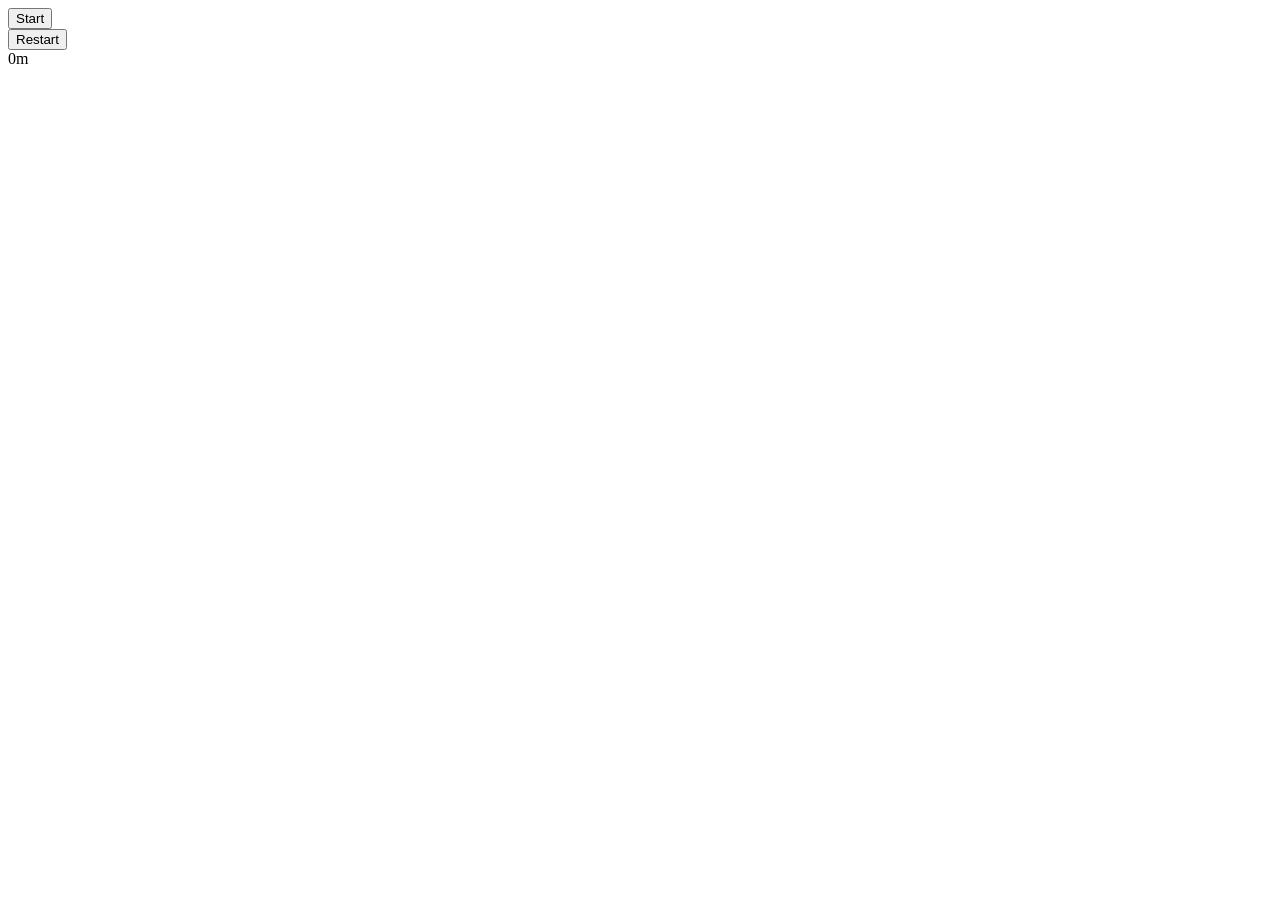
==== commit cbf23f67: "Change language from Arabic to English in index.html" ====
--- a/index.html
+++ b/index.html
@@ -1,463 +1,45 @@
 <!DOCTYPE html>
-<html lang="ar" dir="rtl">
+<html lang="en">
+
 <head>
-  <meta charset="UTF-8" />
-  <meta name="viewport" content="width=device-width, initial-scale=1.0" />
-  <title>Explorer Math Tower</title>
-  <style>
-    *{
-      box-sizing:border-box;
-      margin:0;
-      padding:0;
-    }
+    <meta charset="UTF-8">
+    <meta http-equiv="X-UA-Compatible" content="IE=edge">
+    <meta name="viewport" content="width=device-width, initial-scale=1.0">
+    <link rel="stylesheet" href="style.css">
+    <link rel="preconnect" href="https://fonts.googleapis.com">
+    <link rel="preconnect" href="https://fonts.gstatic.com" crossorigin>
+    <link href="https://fonts.googleapis.com/css2?family=Baloo+2&family=Inter&family=Press+Start+2P&display=swap"
+        rel="stylesheet">
 
-    :root{
-      --bg1:#06142f;
-      --bg2:#081d43;
-      --card:#0d234d;
-      --card2:#112b5c;
-      --line:rgba(255,255,255,.09);
-      --text:#ffffff;
-      --muted:#d7def1;
-      --gold:#ffbf00;
-      --gold2:#ffd65a;
-      --soft:#9db3e8;
-      --green:#76e39c;
-      --shadow:0 18px 40px rgba(0,0,0,.28);
-    }
+    <title>RoadRash</title>
+</head>
 
-    body{
-      font-family:Arial, sans-serif;
-      background:linear-gradient(180deg,var(--bg2),var(--bg1));
-      color:var(--text);
-      min-height:100vh;
-    }
+<body>
+    <div id="start">
+        <button class="startbutton"  onclick="startgame(this)">Start</button>
+        <!-- <button id="restartbutton"  onclick="start1()">Restart</button> -->
+    </div>
+<div class="board">
+    <button class="gameover" onclick="startgame(this)">Restart</button>
+</div>
 
-    .page{
-      width:92%;
-      max-width:760px;
-      margin:0 auto;
-      padding:24px 0 40px;
-    }
+<!-- <div id="test"></div> -->
+    <div id="screen">
+        
+        <div id="road"></div>
+        <div class="car"></div>
+        <div id="bike"></div>
+        <div id="dis">0m</div>
+        <div class="common-props" id="bike-1"></div>
+        <div class="common-props" id="bike-2"></div>
+        <div class="common-props" id="bike-3"></div>
+        <div class="common-props" id="bike-4"></div>
+        <script src="app.js"></script>
 
-    .hero{
-      text-align:center;
-      margin-bottom:22px;
-    }
-
-    .hero h1{
-      font-size:clamp(34px, 8vw, 60px);
-      font-weight:800;
-      line-height:1.1;
-      margin-bottom:10px;
-      letter-spacing:-1px;
-    }
-
-    .hero h2{
-      font-size:clamp(24px, 5vw, 34px);
-      color:var(--gold2);
-      font-weight:700;
-      margin-bottom:12px;
-    }
-
-    .hero p{
-      color:var(--muted);
-      line-height:1.9;
-      font-size:16px;
-      width:92%;
-      margin:0 auto;
-    }
-
-    .main-image-box{
-      margin-top:24px;
-      background:rgba(255,255,255,.03);
-      border:1px solid var(--line);
-      border-radius:28px;
-      padding:14px;
-      box-shadow:var(--shadow);
-    }
-
-    .main-image{
-      width:100%;
-      display:block;
-      border-radius:22px;
-    }
-
-    .caption{
-      margin-top:12px;
-      color:#f6e8b7;
-      font-size:15px;
-      text-align:center;
-      line-height:1.8;
-    }
-
-    .grid{
-      display:grid;
-      grid-template-columns:1fr;
-      gap:18px;
-      margin-top:22px;
-    }
-
-    .card{
-      background:linear-gradient(180deg,var(--card2),var(--card));
-      border:1px solid var(--line);
-      border-radius:24px;
-      padding:20px 18px;
-      box-shadow:var(--shadow);
-    }
-
-    .card h3{
-      font-size:24px;
-      margin-bottom:14px;
-      color:#fff;
-    }
-
-    .form-group{
-      margin-bottom:14px;
-    }
-
-    .label{
-      display:block;
-      margin-bottom:8px;
-      font-size:15px;
-      color:#e8eeff;
-      font-weight:700;
-    }
-
-    input,select{
-      width:100%;
-      padding:15px 16px;
-      border:none;
-      border-radius:16px;
-      font-size:17px;
-      background:#f6f7fb;
-      color:#111;
-      outline:none;
-    }
-
-    button{
-      width:100%;
-      padding:16px;
-      border:none;
-      border-radius:18px;
-      font-size:22px;
-      font-weight:800;
-      background:linear-gradient(180deg,var(--gold2),var(--gold));
-      color:#111;
-      cursor:pointer;
-      margin-top:8px;
-    }
-
-    .hint{
-      margin-top:12px;
-      color:#c8d4f4;
-      font-size:14px;
-      line-height:1.8;
-    }
-
-    .rules{
-      display:grid;
-      gap:12px;
-    }
-
-    .rule{
-      background:rgba(255,255,255,.04);
-      border:1px solid var(--line);
-      border-radius:18px;
-      padding:14px;
-    }
-
-    .rule strong{
-      display:block;
-      color:#ffe08a;
-      font-size:17px;
-      margin-bottom:6px;
-    }
-
-    .rule span{
-      color:var(--muted);
-      line-height:1.9;
-      font-size:15px;
-    }
-
-    .points{
-      display:grid;
-      gap:12px;
-    }
-
-    .point{
-      background:rgba(255,255,255,.04);
-      border:1px solid var(--line);
-      border-radius:18px;
-      padding:14px;
-    }
-
-    .point b{
-      display:block;
-      color:#9df0b6;
-      font-size:17px;
-      margin-bottom:6px;
-    }
-
-    .point span{
-      color:var(--muted);
-      line-height:1.9;
-      font-size:15px;
-    }
-
-    .winners{
-      display:grid;
-      grid-template-columns:repeat(3,1fr);
-      gap:12px;
-      margin-top:8px;
-    }
-
-    .winner{
-      text-align:center;
-      background:rgba(255,255,255,.04);
-      border:1px solid var(--line);
-      border-radius:18px;
-      padding:16px 10px;
-    }
-
-    .winner .icon{
-      font-size:32px;
-      margin-bottom:8px;
-    }
-
-    .winner .title{
-      font-size:16px;
-      color:#ffe08a;
-      margin-bottom:4px;
-      font-weight:700;
-    }
-
-    .winner .text{
-      font-size:14px;
-      color:var(--muted);
-      line-height:1.7;
-    }
-
-    .message{
-      margin-top:12px;
-      display:none;
-      border-radius:16px;
-      padding:12px 14px;
-      font-size:15px;
-      line-height:1.8;
-    }
-
-    .message.error{
-      display:block;
-      background:rgba(255,95,95,.12);
-      border:1px solid rgba(255,95,95,.25);
-      color:#ffd6d6;
-    }
-
-    .message.success{
-      display:block;
-      background:rgba(118,227,156,.12);
-      border:1px solid rgba(118,227,156,.25);
-      color:#ddffe7;
-    }
-
-    .footer-note{
-      text-align:center;
-      color:#afc0eb;
-      margin-top:18px;
-      line-height:1.8;
-      font-size:14px;
-    }
-
-    @media (max-width:560px){
-      .winners{
-        grid-template-columns:1fr;
-      }
-
-      .hero p{
-        width:100%;
-      }
-    }
-  </style>
-</head>
-<body>
-  <div class="page">
-
-    <section class="hero">
-      <h1>Explorer Math Tower</h1>
-      <h2>برج التحدي الرياضي</h2>
-      <p>
-        ادخل التحدي، تسلّق البرج، وأجب عن أسئلة الرياضيات لتحقق أعلى نتيجة وتنافس على المراكز الثلاثة الأولى في صفك.
-      </p>
-
-      <div class="main-image-box">
-        <img class="main-image" src="images/tower_game_scene.png" alt="مشهد اللعبة">
-        <div class="caption">
-          مغامرة داخل برج أثري مليء بالتحديات، والنجاح فيه يعتمد على السرعة والدقة في الحل.
-        </div>
-      </div>
-    </section>
-
-    <section class="grid">
-
-      <div class="card">
-        <h3>تسجيل الدخول</h3>
-
-        <div class="form-group">
-          <label class="label" for="name">اسم الطالب</label>
-          <input id="name" type="text" placeholder="اكتب اسمك الكامل">
-        </div>
-
-        <div class="form-group">
-          <label class="label" for="email">البريد الإلكتروني</label>
-          <input id="email" type="email" placeholder="اكتب بريدك الإلكتروني">
-        </div>
-
-        <div class="form-group">
-          <label class="label" for="class">الصف</label>
-          <select id="class">
-            <option value="">اختر الصف</option>
-            <option value="١١/٣">١١/٣</option>
-            <option value="١١/٤">١١/٤</option>
-          </select>
-        </div>
-
-        <button onclick="startGame()">ابدأ اللعب</button>
-
-        <div class="hint">
-          لكل طالب ٣ محاولات فقط، ويتم اعتماد أفضل نتيجة له في الترتيب النهائي.
-        </div>
-
-        <div id="message" class="message"></div>
-      </div>
-
-      <div class="card">
-        <h3>تعليمات التحدي</h3>
-        <div class="rules">
-          <div class="rule">
-            <strong>عدد الأسئلة</strong>
-            <span>في كل محاولة سيظهر لك ٥ أسئلة فقط أثناء اللعب.</span>
-          </div>
-
-          <div class="rule">
-            <strong>وقت السؤال</strong>
-            <span>لكل سؤال ٣٠ ثانية، ويمكنك التفكير بهدوء، لكن السرعة تعطيك فائدة أكبر.</span>
-          </div>
-
-          <div class="rule">
-            <strong>الموضوعات</strong>
-            <span>الأسئلة ستكون من التباديل والتوافيق ونظرية ذات الحدين.</span>
-          </div>
-
-          <div class="rule">
-            <strong>عدد المحاولات</strong>
-            <span>لكل طالب ٣ محاولات، ويتم احتساب أفضل نتيجة فقط.</span>
-          </div>
-        </div>
-      </div>
-
-      <div class="card">
-        <h3>كيف يربح الطالب؟</h3>
-        <div class="rules">
-          <div class="rule">
-            <strong>الفوز يكون بالنقاط</strong>
-            <span>كلما حصل الطالب على نقاط أعلى ارتفع ترتيبه داخل صفه.</span>
-          </div>
-
-          <div class="rule">
-            <strong>السرعة تصنع الفارق</strong>
-            <span>الإجابة الصحيحة السريعة تمنح نقاطًا أفضل من الإجابة المتأخرة.</span>
-          </div>
-
-          <div class="rule">
-            <strong>الترتيب منفصل لكل صف</strong>
-            <span>سيكون هناك ترتيب مستقل لطلاب ١١/٣ وترتيب مستقل لطلاب ١١/٤.</span>
-          </div>
-        </div>
-      </div>
-
-      <div class="card">
-        <h3>كيف يحصل الطالب على النقاط؟</h3>
-        <div class="points">
-          <div class="point">
-            <b>إجابة صحيحة</b>
-            <span>يحصل الطالب على نقاط عند اختيار الإجابة الصحيحة.</span>
-          </div>
-
-          <div class="point">
-            <b>إجابة سريعة</b>
-            <span>كلما أجاب أسرع حصل على نقاط أعلى.</span>
-          </div>
-
-          <div class="point">
-            <b>أفضل محاولة</b>
-            <span>حتى لو كانت بعض المحاولات ضعيفة، سيتم اعتماد أعلى نتيجة فقط.</span>
-          </div>
-        </div>
-      </div>
-
-      <div class="card">
-        <h3>المراكز الفائزة</h3>
-        <div class="winners">
-          <div class="winner">
-            <div class="icon">🥇</div>
-            <div class="title">المركز الأول</div>
-            <div class="text">أعلى نتيجة في الصف</div>
-          </div>
-          <div class="winner">
-            <div class="icon">🥈</div>
-            <div class="title">المركز الثاني</div>
-            <div class="text">ثاني أعلى نتيجة</div>
-          </div>
-          <div class="winner">
-            <div class="icon">🥉</div>
-            <div class="title">المركز الثالث</div>
-            <div class="text">ثالث أعلى نتيجة</div>
-          </div>
-        </div>
-      </div>
-
-    </section>
-
-    <div class="footer-note">
-      بعد الضغط على "ابدأ اللعب" سيدخل الطالب إلى مرحلة التحدي داخل البرج.
     </div>
 
-  </div>
+   </div>   
 
-  <script>
-    function showMessage(text, type){
-      const box = document.getElementById("message");
-      box.textContent = text;
-      box.className = "message " + type;
-    }
+</body>
 
-    function startGame(){
-      const name = document.getElementById("name").value.trim();
-      const email = document.getElementById("email").value.trim().toLowerCase();
-      const className = document.getElementById("class").value;
-
-      if(!name || !email || !className){
-        showMessage("يرجى إدخال جميع البيانات.", "error");
-        return;
-      }
-
-      const emailPattern = /^[^\s@]+@[^\s@]+\.[^\s@]+$/;
-      if(!emailPattern.test(email)){
-        showMessage("يرجى إدخال بريد إلكتروني صحيح.", "error");
-        return;
-      }
-
-      localStorage.setItem("playerName", name);
-      localStorage.setItem("playerEmail", email);
-      localStorage.setItem("playerClass", className);
-
-      showMessage("تم التسجيل بنجاح. جاري الانتقال إلى اللعبة...", "success");
-
-      setTimeout(() => {
-        window.location.href = "game.html";
-      }, 900);
-    }
-  </script>
-</body>
 </html>
